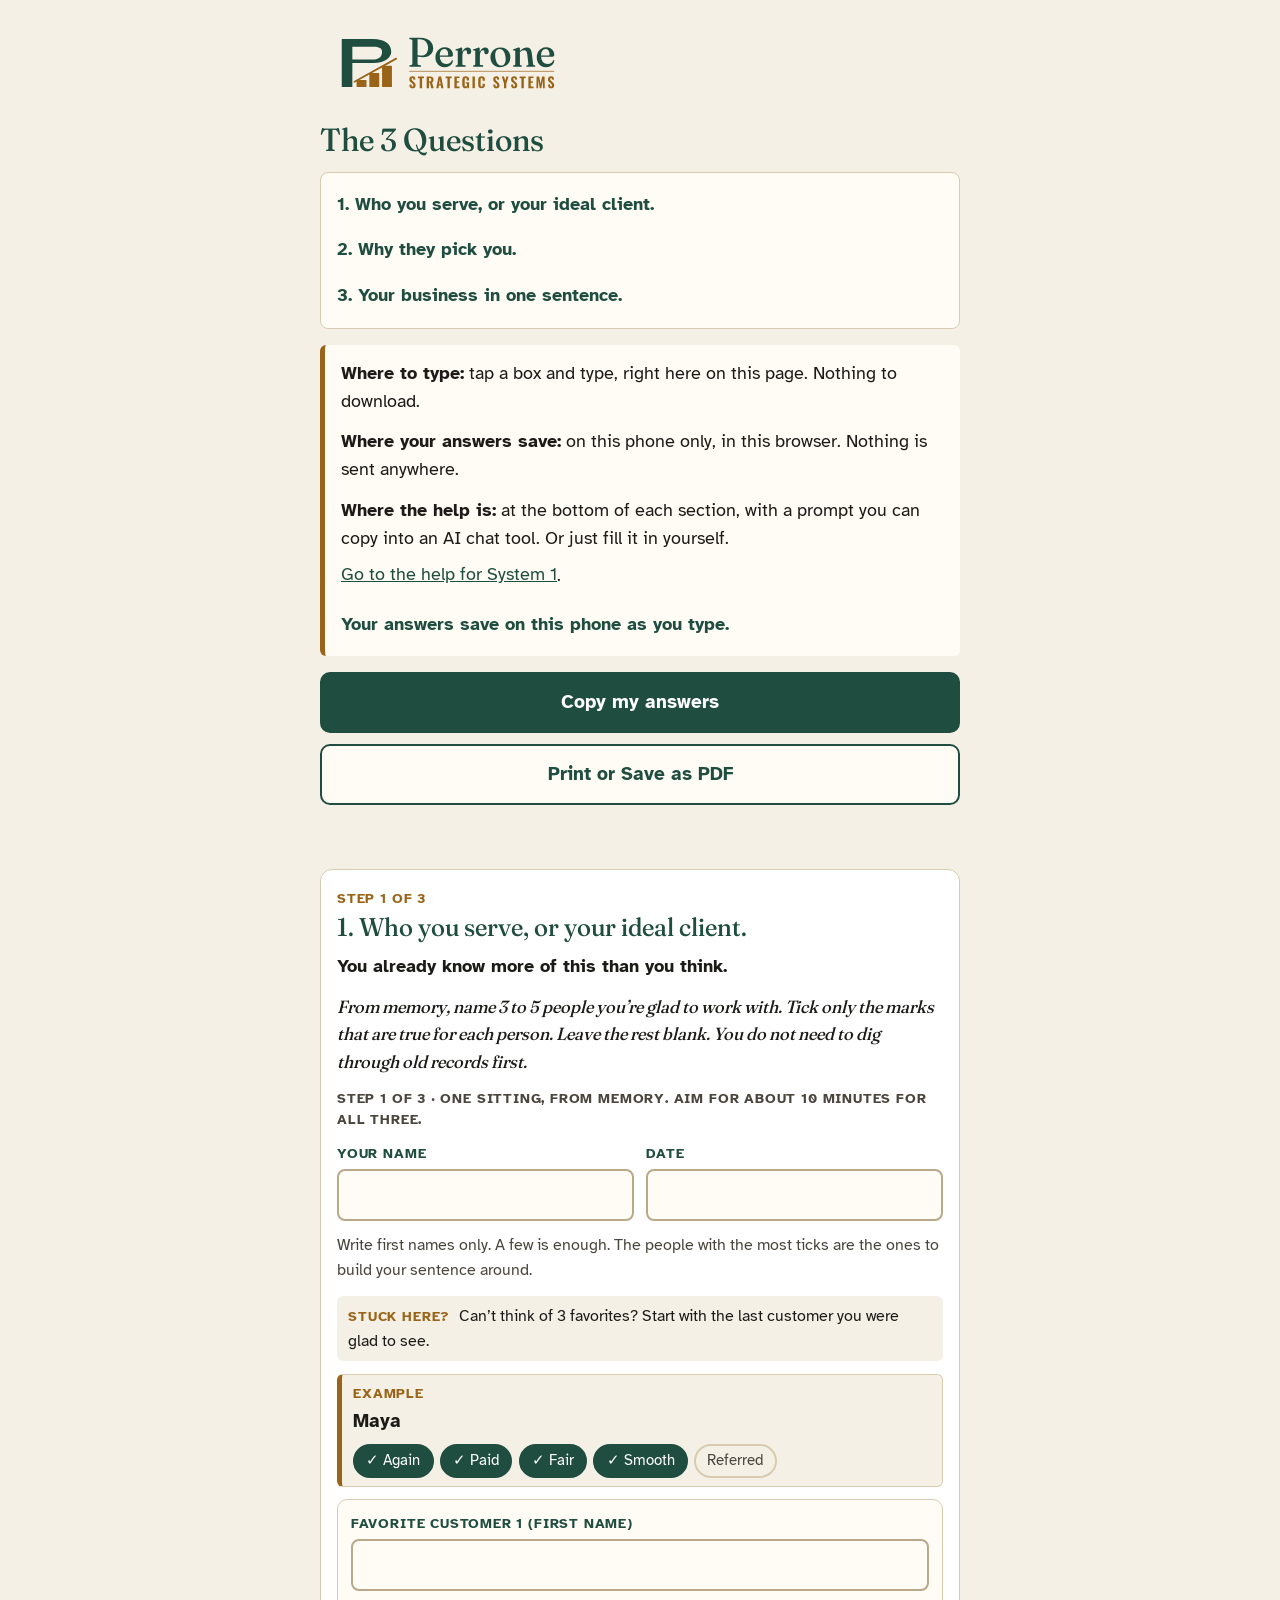
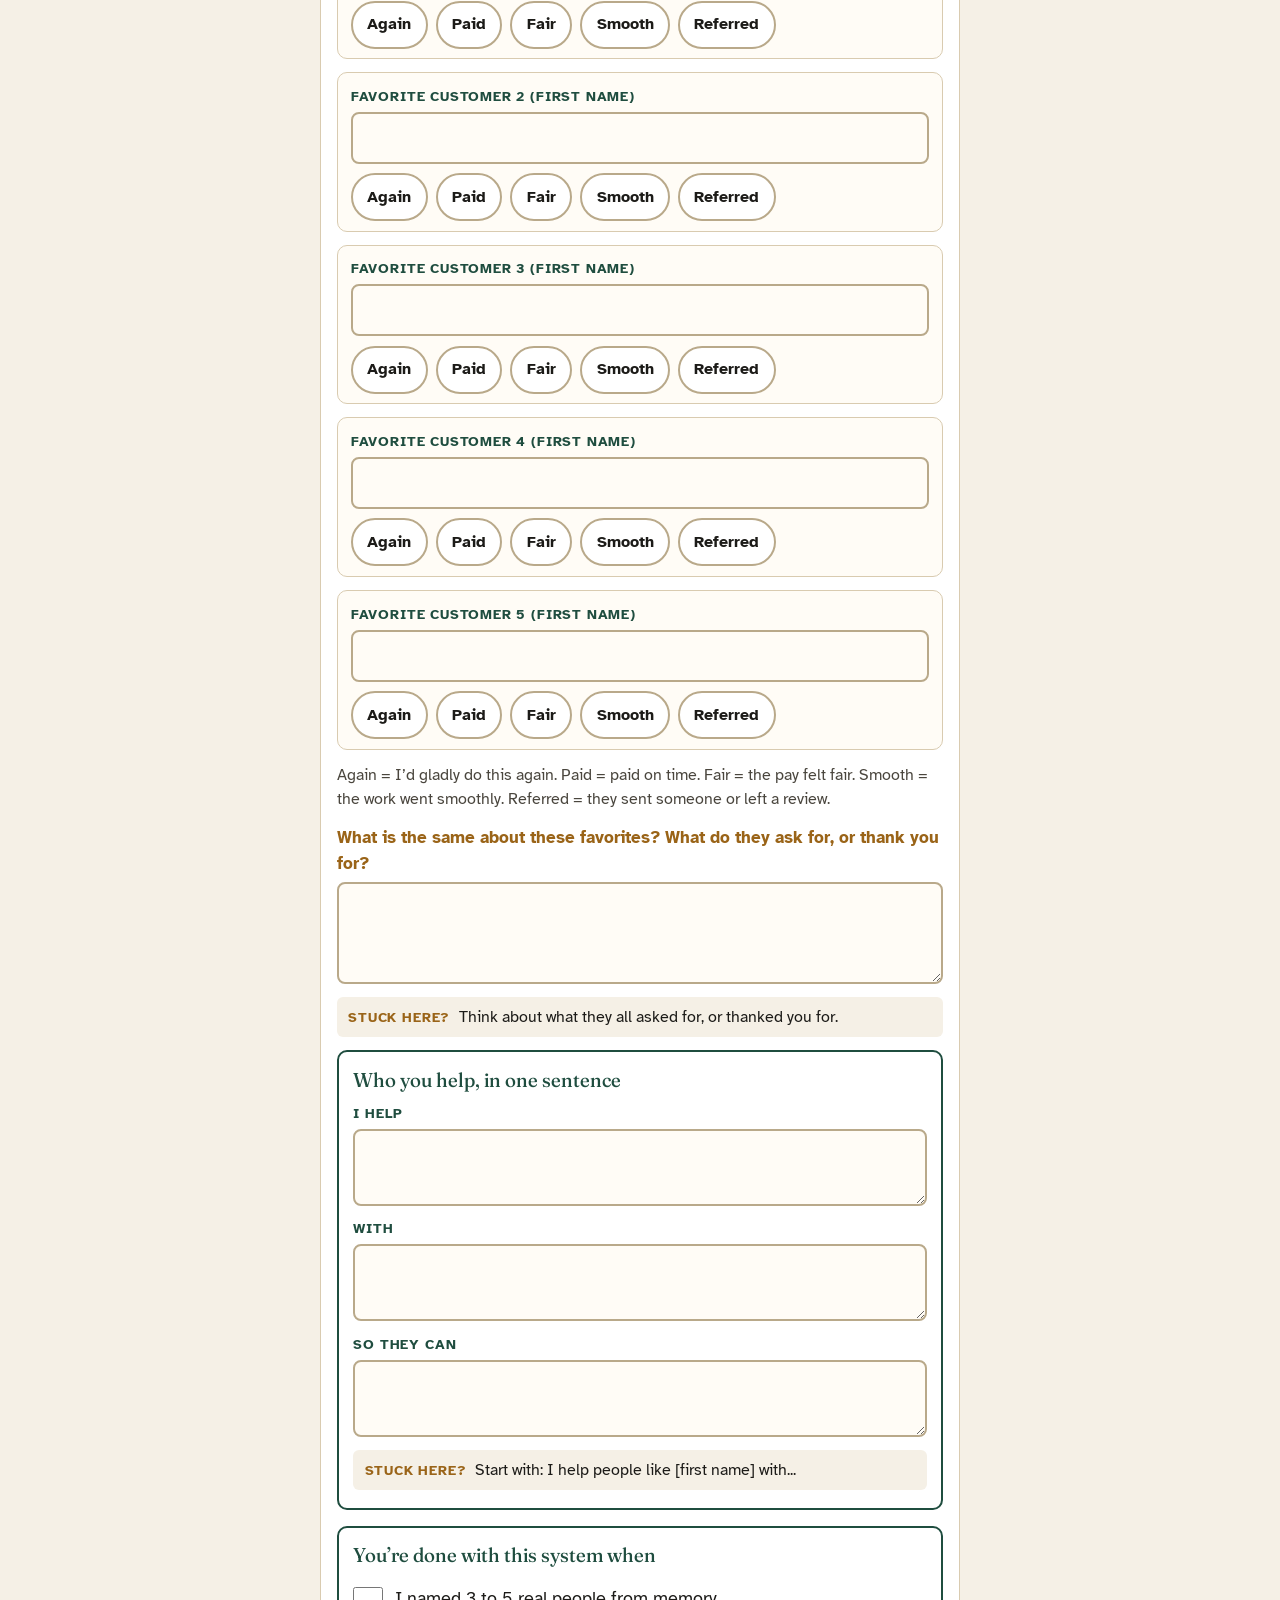
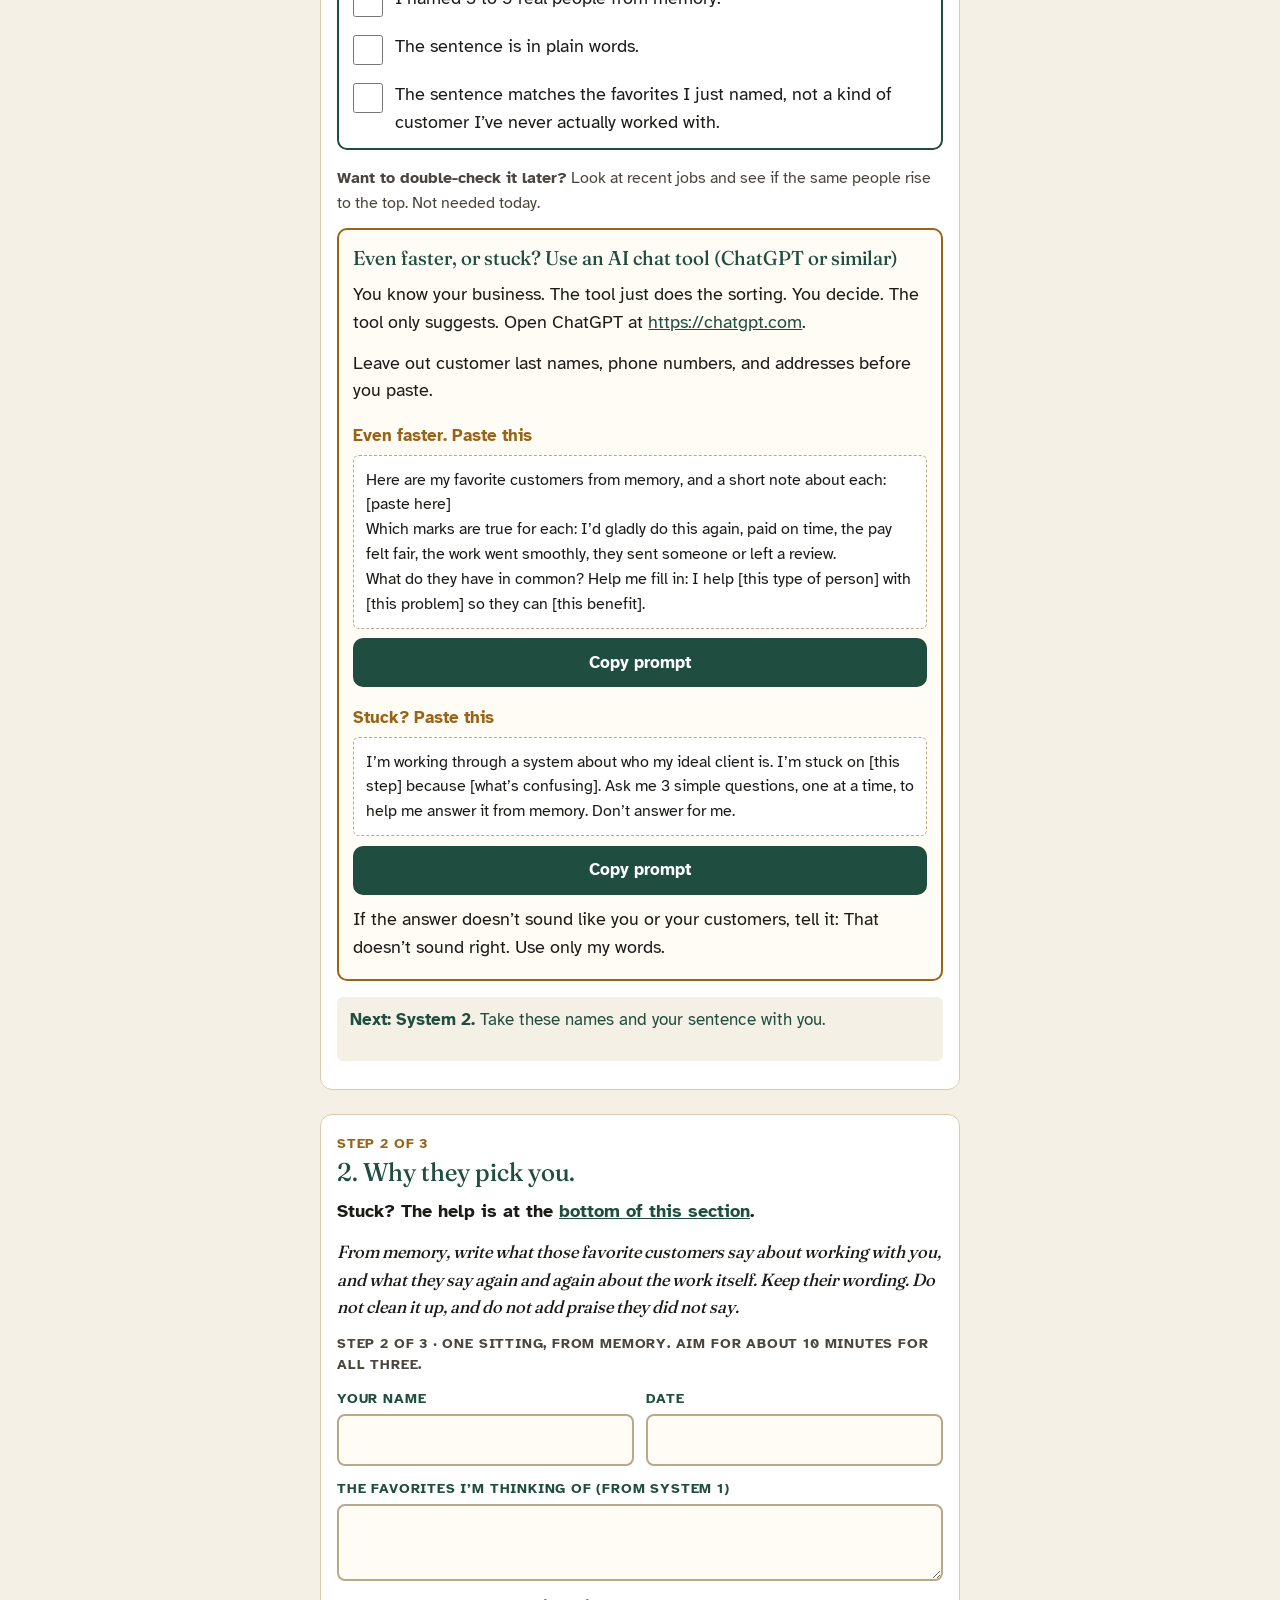
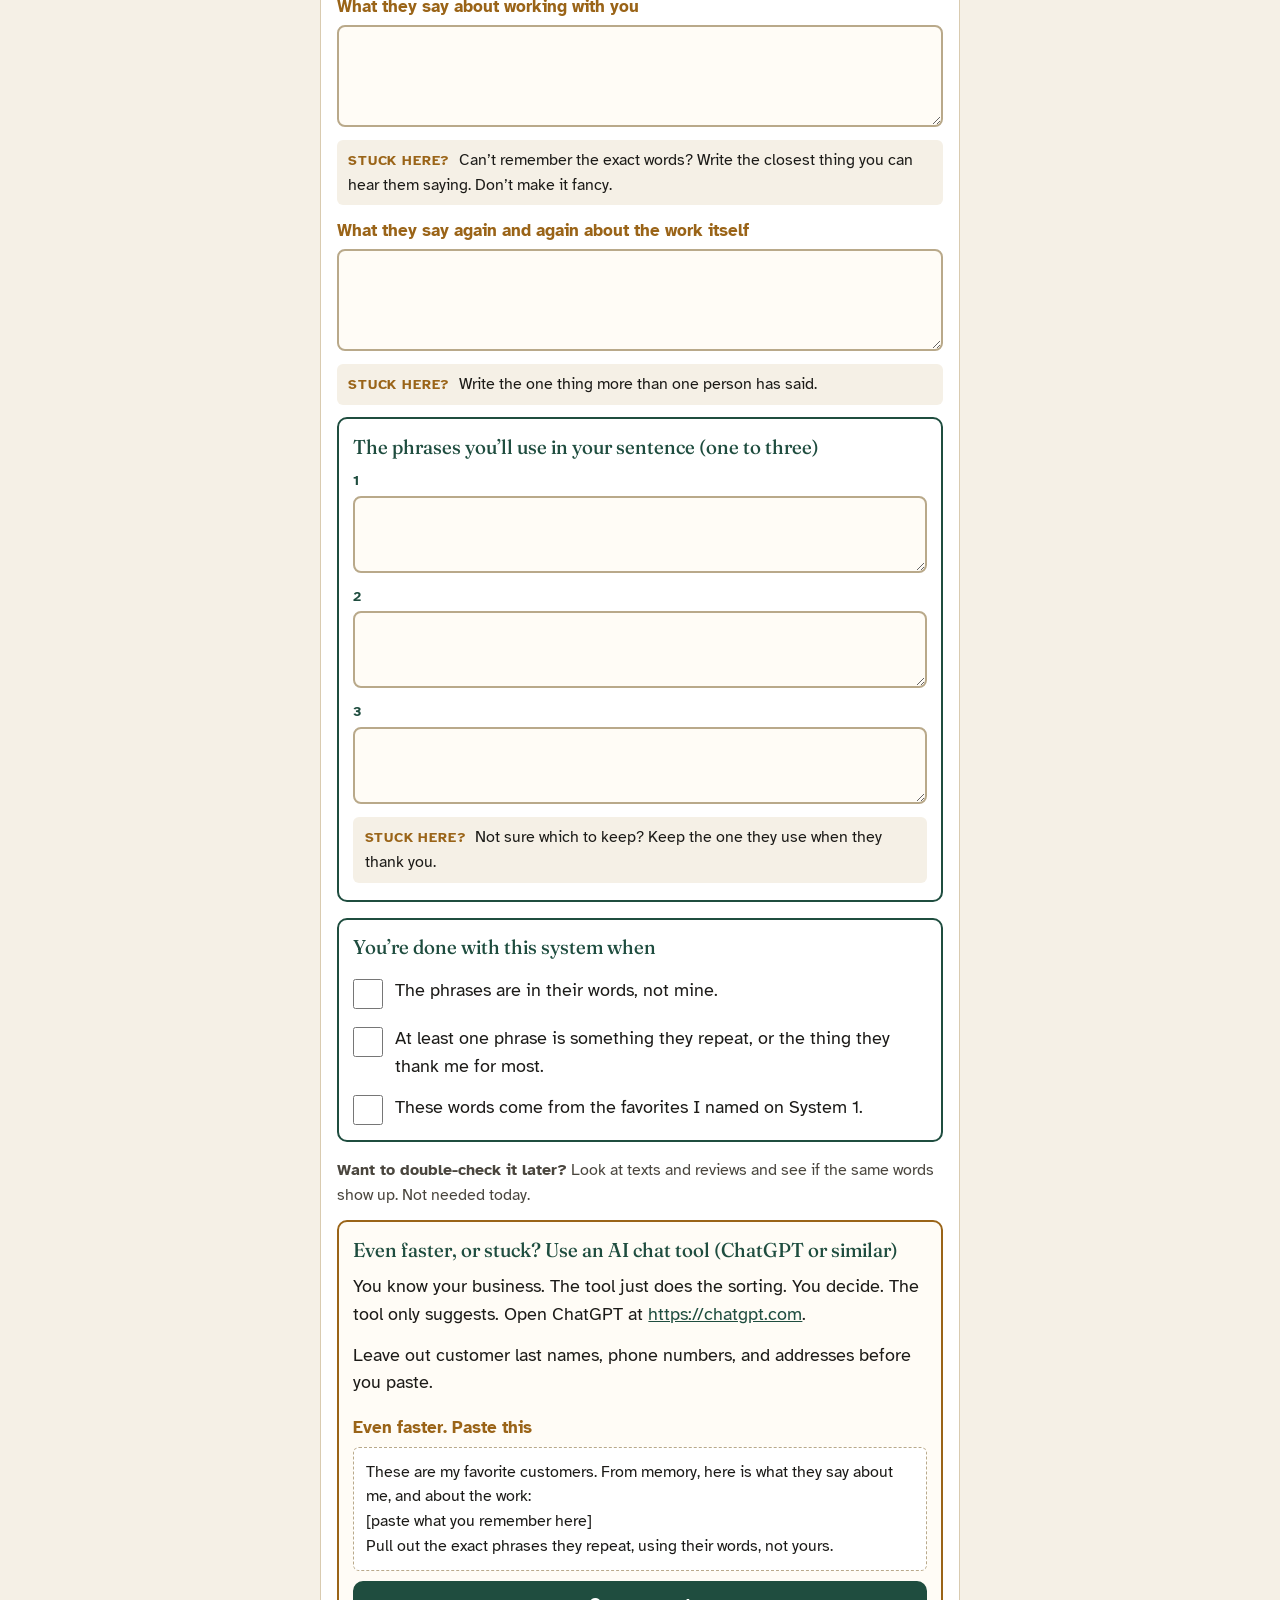
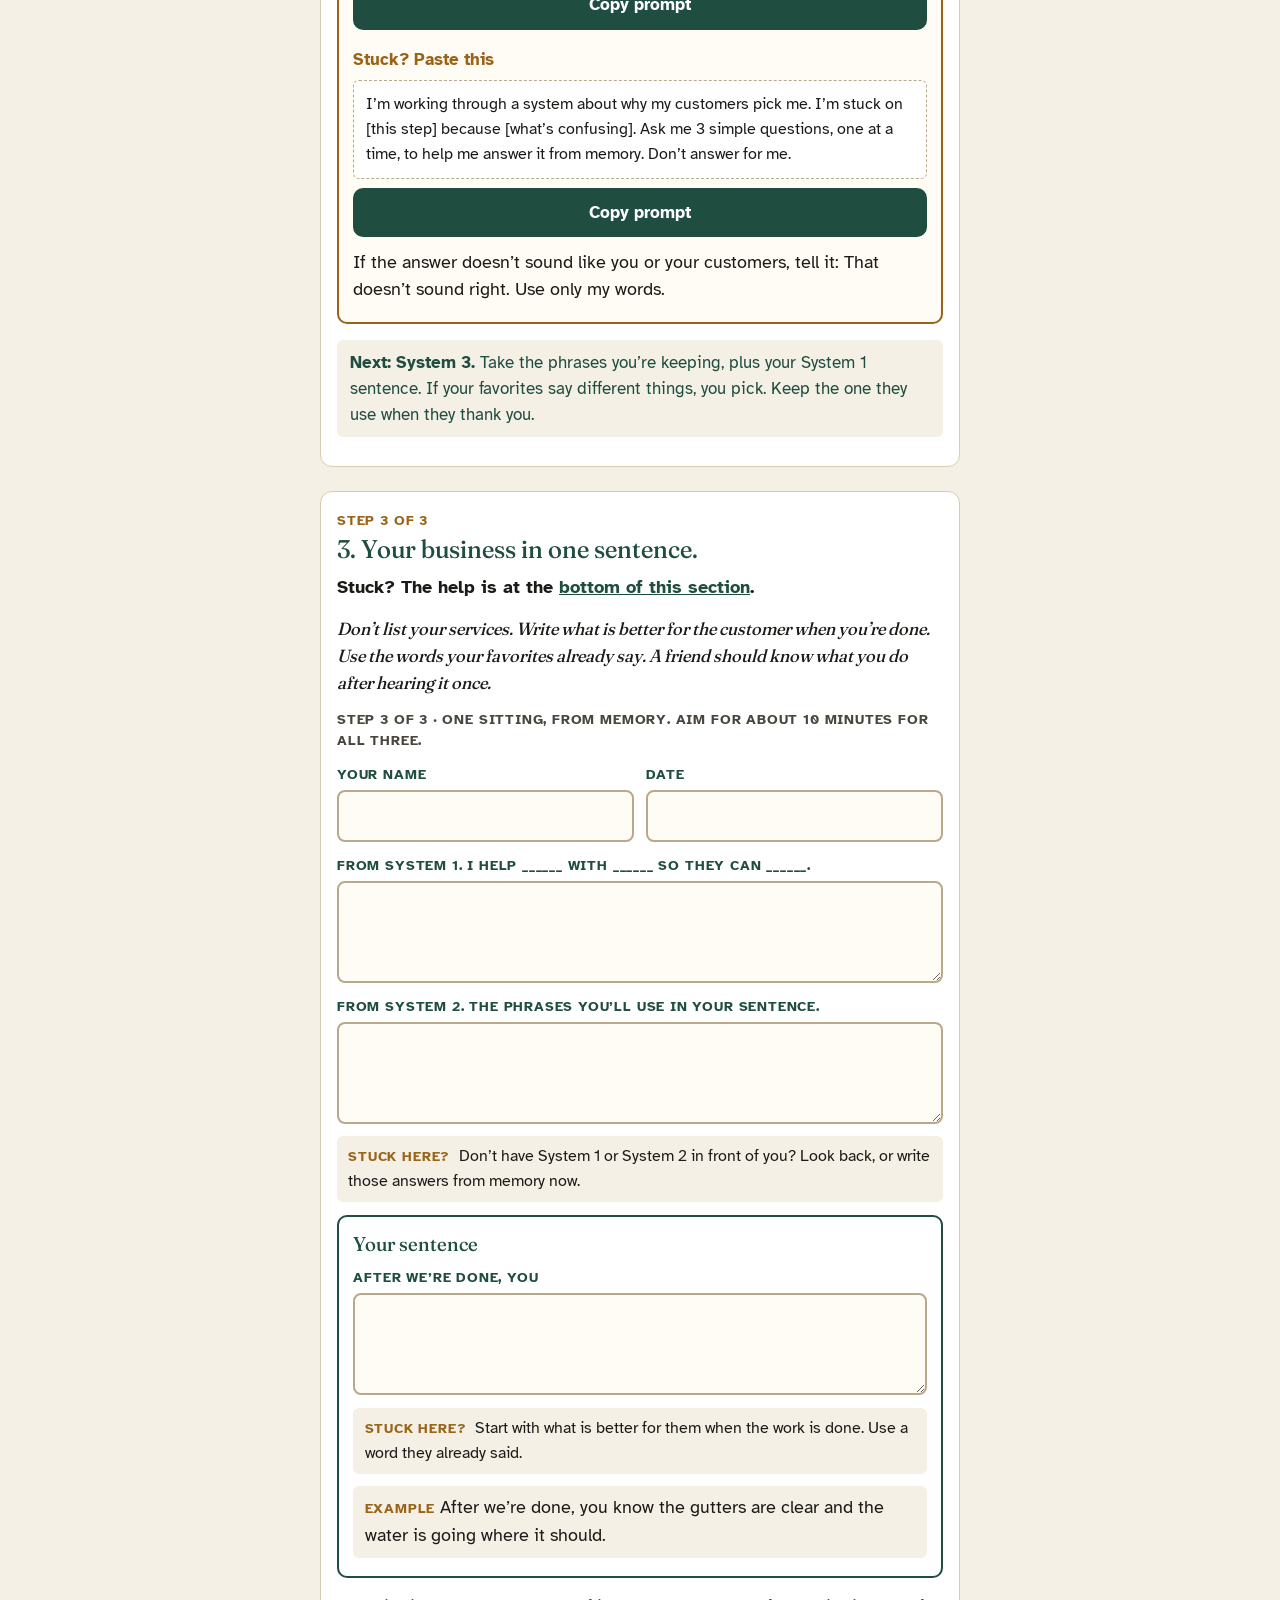
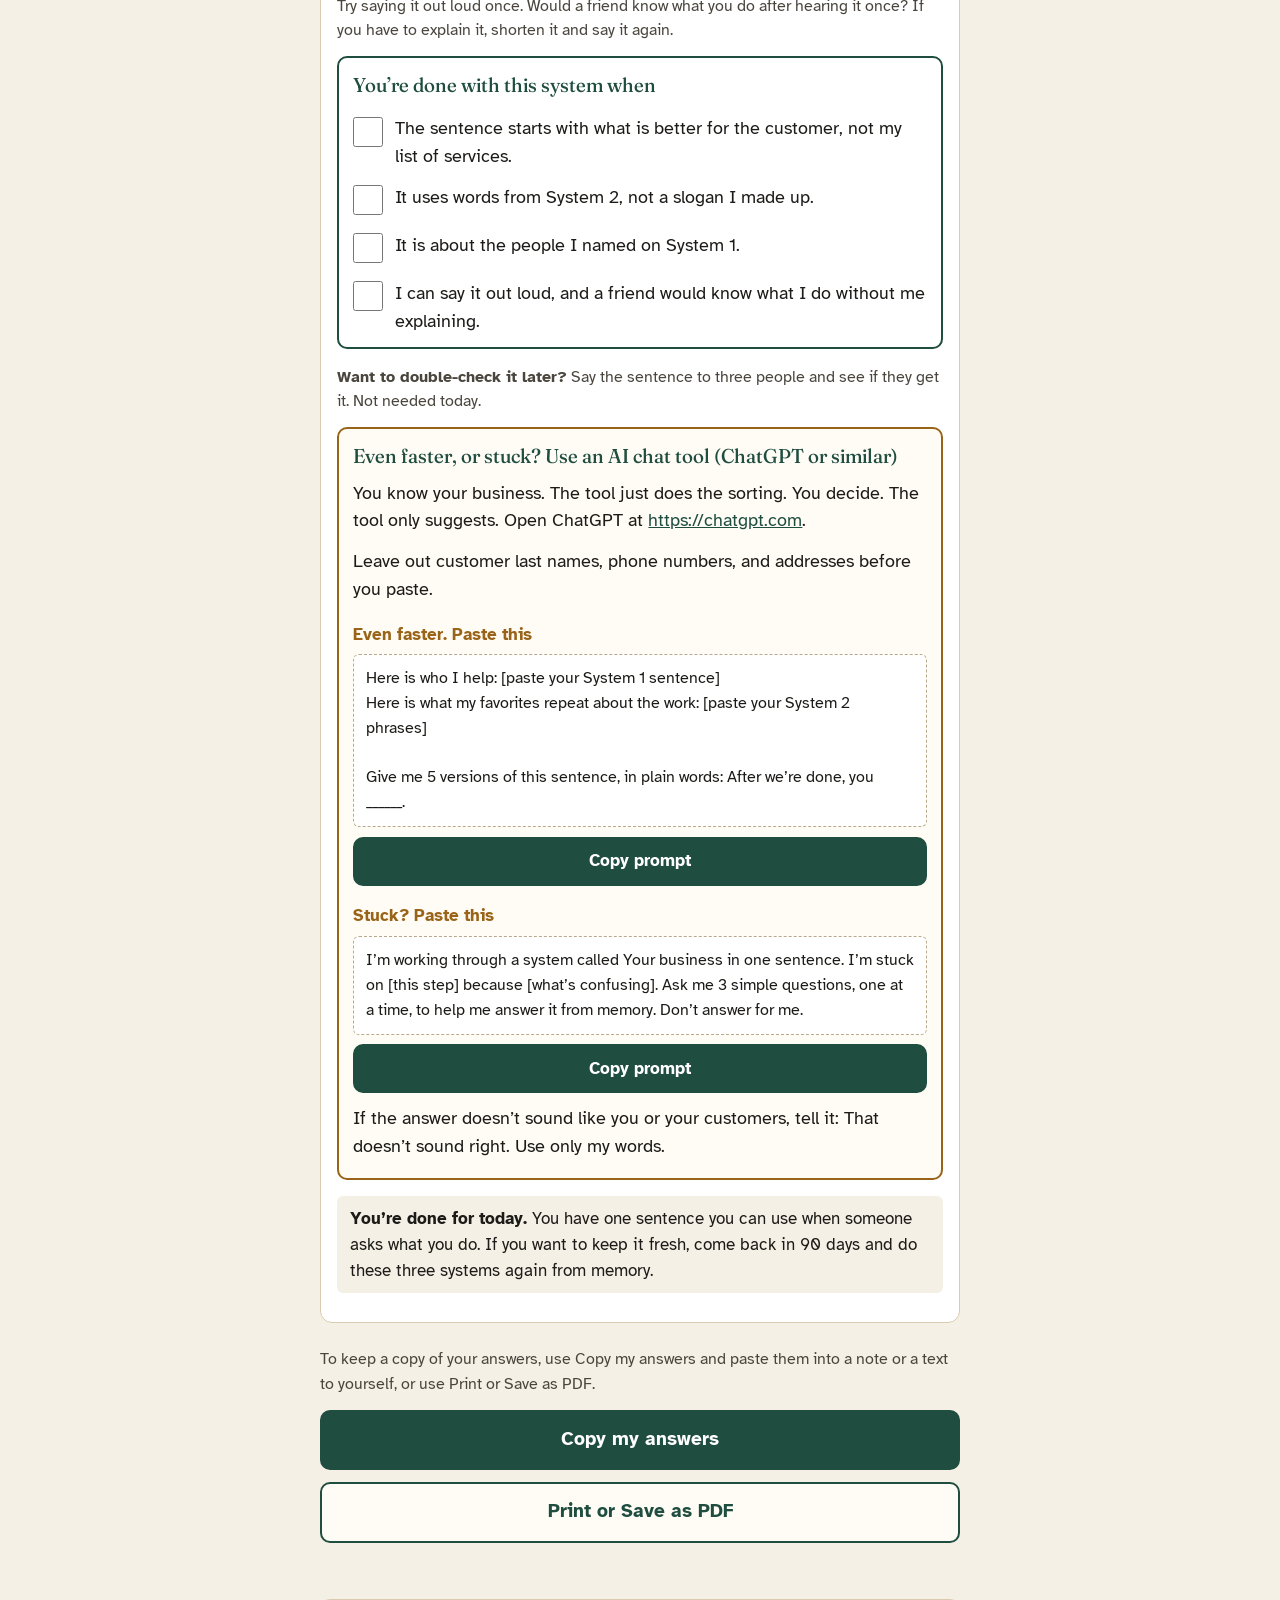
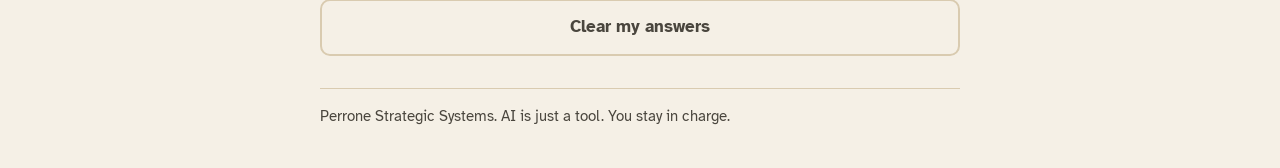
==== live/index.html @ 49916b7a "PSS Live fill-in page: all 3 systems at /live/ (localStorage autosave, copy, print; existing page an" ====
<!DOCTYPE html>
<html lang="en">
<head>
  <meta charset="utf-8">
  <meta name="viewport" content="width=device-width, initial-scale=1">
  <meta name="robots" content="noindex, nofollow">
  <meta name="format-detection" content="telephone=no">
  <title>The 3 Questions, fill in on this page · Perrone Strategic Systems</title>
  <link rel="icon" type="image/png" sizes="32x32" href="../assets/img/favicon-32.png">
  <link rel="stylesheet" href="live.css">
</head>
<body>
<main class="wrap">
  <img class="logo" src="../assets/img/horizontal-primary-transparent.svg" width="520" height="90" alt="Perrone Strategic Systems">
  <h1>The 3 Questions</h1>
  <ul class="three">
    <li><a href="#s1">1. Who you serve, or your ideal client.</a></li>
    <li><a href="#s2">2. Why they pick you.</a></li>
    <li><a href="#s3">3. Your business in one sentence.</a></li>
  </ul>

  <div class="howto" id="howto">
    <p><strong>Where to type:</strong> tap a box and type, right here on this page. Nothing to download.</p>
    <p><strong>Where your answers save:</strong> on this phone only, in this browser. Nothing is sent anywhere.</p>
    <p><strong>Where the help is:</strong> at the bottom of each section, with a prompt you can copy into an AI chat tool. Or just fill it in yourself. <a href="#help1">Go to the help for System 1</a>.</p>
    <p class="savestate" id="savestate" aria-live="polite">Your answers save on this phone as you type.</p>
  </div>

  <div class="tools" id="tools-top">
    <button type="button" class="btn js-copy-all">Copy my answers</button>
    <button type="button" class="btn btn-alt js-print">Print or Save as PDF</button>
    <p class="copied js-copied" role="status" aria-live="polite"></p>
  </div>

  <!-- SYSTEM 1 -->
  <section class="sys" id="s1" data-title="1. Who you serve, or your ideal client.">
    <p class="eyebrow">Step 1 of 3</p>
    <h2>1. Who you serve, or your ideal client.</h2>
    <p class="lead">You already know more of this than you think.</p>
    <p class="intro">From memory, name 3 to 5 people you’re glad to work with. Tick only the marks that are true for each person. Leave the rest blank. You do not need to dig through old records first.</p>
    <p class="meta">Step 1 of 3 · One sitting, from memory. Aim for about 10 minutes for all three.</p>

    <div class="row2">
      <label class="fld"><span class="lbl">Your name</span><input type="text" data-key="q1-f-name" data-label="Your name" autocomplete="off"></label>
      <label class="fld"><span class="lbl">Date</span><input type="text" data-key="q1-f-date" data-label="Date" autocomplete="off"></label>
    </div>

    <p class="hint">Write first names only. A few is enough. The people with the most ticks are the ones to build your sentence around.</p>
    <p class="stuck"><span>Stuck here?</span> Can’t think of 3 favorites? Start with the last customer you were glad to see.</p>

    <div class="favs">
      <div class="fav example" aria-label="Example">
        <p class="lbl">Example</p>
        <p class="exname">Maya</p>
        <ul class="exmarks">
          <li class="on">Again</li><li class="on">Paid</li><li class="on">Fair</li><li class="on">Smooth</li><li>Referred</li>
        </ul>
      </div>
      <div class="fav">
        <label class="fld"><span class="lbl">Favorite customer 1 (first name)</span><input type="text" data-key="q1-f-fav-1" data-label="Favorite customer 1" autocomplete="off"></label>
        <div class="marks">
          <label class="mark"><input type="checkbox" data-key="q1-f-fav-1-again" data-label="Again" aria-label="Favorite customer 1: I’d gladly do this again"><span>Again</span></label>
          <label class="mark"><input type="checkbox" data-key="q1-f-fav-1-paid" data-label="Paid" aria-label="Favorite customer 1: Paid on time"><span>Paid</span></label>
          <label class="mark"><input type="checkbox" data-key="q1-f-fav-1-profit" data-label="Fair" aria-label="Favorite customer 1: The pay felt fair"><span>Fair</span></label>
          <label class="mark"><input type="checkbox" data-key="q1-f-fav-1-smooth" data-label="Smooth" aria-label="Favorite customer 1: The work went smoothly"><span>Smooth</span></label>
          <label class="mark"><input type="checkbox" data-key="q1-f-fav-1-ref" data-label="Referred" aria-label="Favorite customer 1: They sent someone or left a review"><span>Referred</span></label>
        </div>
      </div>
      <div class="fav">
        <label class="fld"><span class="lbl">Favorite customer 2 (first name)</span><input type="text" data-key="q1-f-fav-2" data-label="Favorite customer 2" autocomplete="off"></label>
        <div class="marks">
          <label class="mark"><input type="checkbox" data-key="q1-f-fav-2-again" data-label="Again" aria-label="Favorite customer 2: I’d gladly do this again"><span>Again</span></label>
          <label class="mark"><input type="checkbox" data-key="q1-f-fav-2-paid" data-label="Paid" aria-label="Favorite customer 2: Paid on time"><span>Paid</span></label>
          <label class="mark"><input type="checkbox" data-key="q1-f-fav-2-profit" data-label="Fair" aria-label="Favorite customer 2: The pay felt fair"><span>Fair</span></label>
          <label class="mark"><input type="checkbox" data-key="q1-f-fav-2-smooth" data-label="Smooth" aria-label="Favorite customer 2: The work went smoothly"><span>Smooth</span></label>
          <label class="mark"><input type="checkbox" data-key="q1-f-fav-2-ref" data-label="Referred" aria-label="Favorite customer 2: They sent someone or left a review"><span>Referred</span></label>
        </div>
      </div>
      <div class="fav">
        <label class="fld"><span class="lbl">Favorite customer 3 (first name)</span><input type="text" data-key="q1-f-fav-3" data-label="Favorite customer 3" autocomplete="off"></label>
        <div class="marks">
          <label class="mark"><input type="checkbox" data-key="q1-f-fav-3-again" data-label="Again" aria-label="Favorite customer 3: I’d gladly do this again"><span>Again</span></label>
          <label class="mark"><input type="checkbox" data-key="q1-f-fav-3-paid" data-label="Paid" aria-label="Favorite customer 3: Paid on time"><span>Paid</span></label>
          <label class="mark"><input type="checkbox" data-key="q1-f-fav-3-profit" data-label="Fair" aria-label="Favorite customer 3: The pay felt fair"><span>Fair</span></label>
          <label class="mark"><input type="checkbox" data-key="q1-f-fav-3-smooth" data-label="Smooth" aria-label="Favorite customer 3: The work went smoothly"><span>Smooth</span></label>
          <label class="mark"><input type="checkbox" data-key="q1-f-fav-3-ref" data-label="Referred" aria-label="Favorite customer 3: They sent someone or left a review"><span>Referred</span></label>
        </div>
      </div>
      <div class="fav">
        <label class="fld"><span class="lbl">Favorite customer 4 (first name)</span><input type="text" data-key="q1-f-fav-4" data-label="Favorite customer 4" autocomplete="off"></label>
        <div class="marks">
          <label class="mark"><input type="checkbox" data-key="q1-f-fav-4-again" data-label="Again" aria-label="Favorite customer 4: I’d gladly do this again"><span>Again</span></label>
          <label class="mark"><input type="checkbox" data-key="q1-f-fav-4-paid" data-label="Paid" aria-label="Favorite customer 4: Paid on time"><span>Paid</span></label>
          <label class="mark"><input type="checkbox" data-key="q1-f-fav-4-profit" data-label="Fair" aria-label="Favorite customer 4: The pay felt fair"><span>Fair</span></label>
          <label class="mark"><input type="checkbox" data-key="q1-f-fav-4-smooth" data-label="Smooth" aria-label="Favorite customer 4: The work went smoothly"><span>Smooth</span></label>
          <label class="mark"><input type="checkbox" data-key="q1-f-fav-4-ref" data-label="Referred" aria-label="Favorite customer 4: They sent someone or left a review"><span>Referred</span></label>
        </div>
      </div>
      <div class="fav">
        <label class="fld"><span class="lbl">Favorite customer 5 (first name)</span><input type="text" data-key="q1-f-fav-5" data-label="Favorite customer 5" autocomplete="off"></label>
        <div class="marks">
          <label class="mark"><input type="checkbox" data-key="q1-f-fav-5-again" data-label="Again" aria-label="Favorite customer 5: I’d gladly do this again"><span>Again</span></label>
          <label class="mark"><input type="checkbox" data-key="q1-f-fav-5-paid" data-label="Paid" aria-label="Favorite customer 5: Paid on time"><span>Paid</span></label>
          <label class="mark"><input type="checkbox" data-key="q1-f-fav-5-profit" data-label="Fair" aria-label="Favorite customer 5: The pay felt fair"><span>Fair</span></label>
          <label class="mark"><input type="checkbox" data-key="q1-f-fav-5-smooth" data-label="Smooth" aria-label="Favorite customer 5: The work went smoothly"><span>Smooth</span></label>
          <label class="mark"><input type="checkbox" data-key="q1-f-fav-5-ref" data-label="Referred" aria-label="Favorite customer 5: They sent someone or left a review"><span>Referred</span></label>
        </div>
      </div>
    </div>
    <p class="hint">Again = I’d gladly do this again. Paid = paid on time. Fair = the pay felt fair. Smooth = the work went smoothly. Referred = they sent someone or left a review.</p>

    <label class="fld"><span class="lbl q">What is the same about these favorites? What do they ask for, or thank you for?</span>
      <textarea rows="3" data-key="q1-f-alike" data-label="What is the same about these favorites? What do they ask for, or thank you for?"></textarea></label>
    <p class="stuck"><span>Stuck here?</span> Think about what they all asked for, or thanked you for.</p>

    <div class="box">
      <h3>Who you help, in one sentence</h3>
      <label class="fld"><span class="lbl">I help</span><textarea rows="2" data-key="q1-f-i-help" data-label="I help"></textarea></label>
      <label class="fld"><span class="lbl">With</span><textarea rows="2" data-key="q1-f-with" data-label="With"></textarea></label>
      <label class="fld"><span class="lbl">So they can</span><textarea rows="2" data-key="q1-f-so-they-can" data-label="So they can"></textarea></label>
      <p class="stuck"><span>Stuck here?</span> Start with: I help people like [first name] with...</p>
    </div>

    <div class="box done">
      <h3>You’re done with this system when</h3>
      <label class="chk"><input type="checkbox" data-key="q1-f-pass-1"><span>I named 3 to 5 real people from memory.</span></label>
      <label class="chk"><input type="checkbox" data-key="q1-f-pass-2"><span>The sentence is in plain words.</span></label>
      <label class="chk"><input type="checkbox" data-key="q1-f-pass-3"><span>The sentence matches the favorites I just named, not a kind of customer I’ve never actually worked with.</span></label>
    </div>
    <p class="hint"><strong>Want to double-check it later?</strong> Look at recent jobs and see if the same people rise to the top. Not needed today.</p>

    <div class="help" id="help1">
      <h3>Even faster, or stuck? Use an AI chat tool (ChatGPT or similar)</h3>
      <p>You know your business. The tool just does the sorting. You decide. The tool only suggests. Open ChatGPT at <a href="https://chatgpt.com" target="_blank" rel="noopener noreferrer">https://chatgpt.com</a>.</p>
      <p>Leave out customer last names, phone numbers, and addresses before you paste.</p>
      <h4>Even faster. Paste this</h4>
      <pre class="prompt">Here are my favorite customers from memory, and a short note about each: [paste here]
Which marks are true for each: I’d gladly do this again, paid on time, the pay felt fair, the work went smoothly, they sent someone or left a review.
What do they have in common? Help me fill in: I help [this type of person] with [this problem] so they can [this benefit].</pre>
      <button type="button" class="btn btn-small js-copy-prompt">Copy prompt</button>
      <h4>Stuck? Paste this</h4>
      <pre class="prompt">I’m working through a system about who my ideal client is. I’m stuck on [this step] because [what’s confusing]. Ask me 3 simple questions, one at a time, to help me answer it from memory. Don’t answer for me.</pre>
      <button type="button" class="btn btn-small js-copy-prompt">Copy prompt</button>
      <p>If the answer doesn’t sound like you or your customers, tell it: That doesn’t sound right. Use only my words.</p>
    </div>
    <p class="next"><a href="#s2"><strong>Next: System 2.</strong> Take these names and your sentence with you.</a></p>
  </section>

  <!-- SYSTEM 2 -->
  <section class="sys" id="s2" data-title="2. Why they pick you.">
    <p class="eyebrow">Step 2 of 3</p>
    <h2>2. Why they pick you.</h2>
    <p class="lead">Stuck? The help is at the <a href="#help2">bottom of this section</a>.</p>
    <p class="intro">From memory, write what those favorite customers say about working with you, and what they say again and again about the work itself. Keep their wording. Do not clean it up, and do not add praise they did not say.</p>
    <p class="meta">Step 2 of 3 · One sitting, from memory. Aim for about 10 minutes for all three.</p>

    <div class="row2">
      <label class="fld"><span class="lbl">Your name</span><input type="text" data-key="q2-f-name" data-label="Your name" autocomplete="off"></label>
      <label class="fld"><span class="lbl">Date</span><input type="text" data-key="q2-f-date" data-label="Date" autocomplete="off"></label>
    </div>

    <label class="fld"><span class="lbl">The favorites I’m thinking of (from System 1)</span>
      <textarea rows="2" data-key="q2-f-favorites" data-label="The favorites I’m thinking of (from System 1)"></textarea></label>

    <label class="fld"><span class="lbl q">What they say about working with you</span>
      <textarea rows="3" data-key="q2-f-say-about-you" data-label="What they say about working with you"></textarea></label>
    <p class="stuck"><span>Stuck here?</span> Can’t remember the exact words? Write the closest thing you can hear them saying. Don’t make it fancy.</p>

    <label class="fld"><span class="lbl q">What they say again and again about the work itself</span>
      <textarea rows="3" data-key="q2-f-repeat-words" data-label="What they say again and again about the work itself"></textarea></label>
    <p class="stuck"><span>Stuck here?</span> Write the one thing more than one person has said.</p>

    <div class="box">
      <h3>The phrases you’ll use in your sentence (one to three)</h3>
      <label class="fld"><span class="lbl">1</span><textarea rows="2" data-key="q2-f-keep-1" data-label="Phrase 1"></textarea></label>
      <label class="fld"><span class="lbl">2</span><textarea rows="2" data-key="q2-f-keep-2" data-label="Phrase 2"></textarea></label>
      <label class="fld"><span class="lbl">3</span><textarea rows="2" data-key="q2-f-keep-3" data-label="Phrase 3"></textarea></label>
      <p class="stuck"><span>Stuck here?</span> Not sure which to keep? Keep the one they use when they thank you.</p>
    </div>

    <div class="box done">
      <h3>You’re done with this system when</h3>
      <label class="chk"><input type="checkbox" data-key="q2-f-pass-1"><span>The phrases are in their words, not mine.</span></label>
      <label class="chk"><input type="checkbox" data-key="q2-f-pass-2"><span>At least one phrase is something they repeat, or the thing they thank me for most.</span></label>
      <label class="chk"><input type="checkbox" data-key="q2-f-pass-3"><span>These words come from the favorites I named on System 1.</span></label>
    </div>
    <p class="hint"><strong>Want to double-check it later?</strong> Look at texts and reviews and see if the same words show up. Not needed today.</p>

    <div class="help" id="help2">
      <h3>Even faster, or stuck? Use an AI chat tool (ChatGPT or similar)</h3>
      <p>You know your business. The tool just does the sorting. You decide. The tool only suggests. Open ChatGPT at <a href="https://chatgpt.com" target="_blank" rel="noopener noreferrer">https://chatgpt.com</a>.</p>
      <p>Leave out customer last names, phone numbers, and addresses before you paste.</p>
      <h4>Even faster. Paste this</h4>
      <pre class="prompt">These are my favorite customers. From memory, here is what they say about me, and about the work:
[paste what you remember here]
Pull out the exact phrases they repeat, using their words, not yours.</pre>
      <button type="button" class="btn btn-small js-copy-prompt">Copy prompt</button>
      <h4>Stuck? Paste this</h4>
      <pre class="prompt">I’m working through a system about why my customers pick me. I’m stuck on [this step] because [what’s confusing]. Ask me 3 simple questions, one at a time, to help me answer it from memory. Don’t answer for me.</pre>
      <button type="button" class="btn btn-small js-copy-prompt">Copy prompt</button>
      <p>If the answer doesn’t sound like you or your customers, tell it: That doesn’t sound right. Use only my words.</p>
    </div>
    <p class="next"><a href="#s3"><strong>Next: System 3.</strong> Take the phrases you’re keeping, plus your System 1 sentence. If your favorites say different things, you pick. Keep the one they use when they thank you.</a></p>
  </section>

  <!-- SYSTEM 3 -->
  <section class="sys" id="s3" data-title="3. Your business in one sentence.">
    <p class="eyebrow">Step 3 of 3</p>
    <h2>3. Your business in one sentence.</h2>
    <p class="lead">Stuck? The help is at the <a href="#help3">bottom of this section</a>.</p>
    <p class="intro">Don’t list your services. Write what is better for the customer when you’re done. Use the words your favorites already say. A friend should know what you do after hearing it once.</p>
    <p class="meta">Step 3 of 3 · One sitting, from memory. Aim for about 10 minutes for all three.</p>

    <div class="row2">
      <label class="fld"><span class="lbl">Your name</span><input type="text" data-key="q3-f-name" data-label="Your name" autocomplete="off"></label>
      <label class="fld"><span class="lbl">Date</span><input type="text" data-key="q3-f-date" data-label="Date" autocomplete="off"></label>
    </div>

    <label class="fld"><span class="lbl">From System 1. I help ______ with ______ so they can ______.</span>
      <textarea rows="3" data-key="q3-f-q1-sentence" data-label="From System 1. I help ______ with ______ so they can ______."></textarea></label>
    <label class="fld"><span class="lbl">From System 2. The phrases you’ll use in your sentence.</span>
      <textarea rows="3" data-key="q3-f-q2-phrases" data-label="From System 2. The phrases you’ll use in your sentence."></textarea></label>
    <p class="stuck"><span>Stuck here?</span> Don’t have System 1 or System 2 in front of you? Look back, or write those answers from memory now.</p>

    <div class="box">
      <h3>Your sentence</h3>
      <label class="fld"><span class="lbl">After we’re done, you</span><textarea rows="3" data-key="q3-f-sentence" data-label="Your sentence. After we’re done, you"></textarea></label>
      <p class="stuck"><span>Stuck here?</span> Start with what is better for them when the work is done. Use a word they already said.</p>
      <p class="example"><span class="lbl">Example</span> After we’re done, you know the gutters are clear and the water is going where it should.</p>
    </div>
    <p class="hint">Try saying it out loud once. Would a friend know what you do after hearing it once? If you have to explain it, shorten it and say it again.</p>

    <div class="box done">
      <h3>You’re done with this system when</h3>
      <label class="chk"><input type="checkbox" data-key="q3-f-pass-1"><span>The sentence starts with what is better for the customer, not my list of services.</span></label>
      <label class="chk"><input type="checkbox" data-key="q3-f-pass-2"><span>It uses words from System 2, not a slogan I made up.</span></label>
      <label class="chk"><input type="checkbox" data-key="q3-f-pass-3"><span>It is about the people I named on System 1.</span></label>
      <label class="chk"><input type="checkbox" data-key="q3-f-pass-4"><span>I can say it out loud, and a friend would know what I do without me explaining.</span></label>
    </div>
    <p class="hint"><strong>Want to double-check it later?</strong> Say the sentence to three people and see if they get it. Not needed today.</p>

    <div class="help" id="help3">
      <h3>Even faster, or stuck? Use an AI chat tool (ChatGPT or similar)</h3>
      <p>You know your business. The tool just does the sorting. You decide. The tool only suggests. Open ChatGPT at <a href="https://chatgpt.com" target="_blank" rel="noopener noreferrer">https://chatgpt.com</a>.</p>
      <p>Leave out customer last names, phone numbers, and addresses before you paste.</p>
      <h4>Even faster. Paste this</h4>
      <pre class="prompt">Here is who I help: [paste your System 1 sentence]
Here is what my favorites repeat about the work: [paste your System 2 phrases]

Give me 5 versions of this sentence, in plain words: After we’re done, you ______.</pre>
      <button type="button" class="btn btn-small js-copy-prompt">Copy prompt</button>
      <h4>Stuck? Paste this</h4>
      <pre class="prompt">I’m working through a system called Your business in one sentence. I’m stuck on [this step] because [what’s confusing]. Ask me 3 simple questions, one at a time, to help me answer it from memory. Don’t answer for me.</pre>
      <button type="button" class="btn btn-small js-copy-prompt">Copy prompt</button>
      <p>If the answer doesn’t sound like you or your customers, tell it: That doesn’t sound right. Use only my words.</p>
    </div>
    <p class="next"><strong>You’re done for today.</strong> You have one sentence you can use when someone asks what you do. If you want to keep it fresh, come back in 90 days and do these three systems again from memory.</p>
  </section>

  <div class="tools" id="tools-bottom">
    <p class="hint">To keep a copy of your answers, use Copy my answers and paste them into a note or a text to yourself, or use Print or Save as PDF.</p>
    <button type="button" class="btn js-copy-all">Copy my answers</button>
    <button type="button" class="btn btn-alt js-print">Print or Save as PDF</button>
    <p class="copied js-copied" role="status" aria-live="polite"></p>
    <button type="button" class="btn btn-ghost js-clear">Clear my answers</button>
  </div>

  <footer>Perrone Strategic Systems. AI is just a tool. You stay in charge.</footer>
</main>
<script src="live.js"></script>
</body>
</html>
---- live/live.css ----
@font-face { font-family: "Fraunces"; src: url("../assets/fonts/Fraunces-Display.woff2") format("woff2"); font-weight: 600 700; font-display: swap; }
@font-face { font-family: "Atkinson Hyperlegible"; src: url("../assets/fonts/AtkinsonHyperlegible-Regular.woff2") format("woff2"); font-weight: 400; font-display: swap; }
@font-face { font-family: "Atkinson Hyperlegible"; src: url("../assets/fonts/AtkinsonHyperlegible-Bold.woff2") format("woff2"); font-weight: 700; font-display: swap; }
:root { --cream: #f5f0e6; --forest: #1f4d3f; --gold: #9a6418; --ink: #1c1b18; --paper: #fffcf6; --line: #d9cbb0; --muted: #4a463e; }
* { box-sizing: border-box; }
html { -webkit-text-size-adjust: 100%; text-size-adjust: 100%; }
body { margin: 0; background: var(--cream); color: var(--ink); font-family: "Atkinson Hyperlegible", Arial, sans-serif; font-size: 1.125rem; line-height: 1.55; overflow-wrap: break-word; }
.wrap { width: min(40rem, calc(100% - 2rem)); margin: 0 auto; padding: 1.25rem 0 2.5rem; }
.logo { display: block; width: min(16rem, 70%); height: auto; margin-bottom: 1rem; }
h1 { font-family: "Fraunces", Georgia, serif; color: var(--forest); font-size: 2rem; line-height: 1.15; margin: 0 0 0.8rem; }
h2 { font-family: "Fraunces", Georgia, serif; color: var(--forest); font-size: 1.6rem; line-height: 1.2; margin: 0.2rem 0 0.6rem; }
h3 { font-family: "Fraunces", Georgia, serif; color: var(--forest); font-size: 1.25rem; line-height: 1.25; margin: 0 0 0.7rem; }
h4 { font-size: 1.05rem; color: var(--gold); margin: 1.1rem 0 0.4rem; }
a { color: var(--forest); }
p { margin: 0 0 0.8rem; }
.three { list-style: none; padding: 0.6rem 1rem; margin: 0 0 1rem; background: var(--paper); border: 1px solid var(--line); border-radius: 8px; font-weight: 700; }
.three li a { display: block; padding: 0.55rem 0; min-height: 44px; text-decoration: none; }
.howto { background: var(--paper); border-left: 5px solid var(--gold); border-radius: 6px; padding: 0.9rem 1rem 0.3rem; margin: 0 0 1rem; }
.howto a { display: inline-block; min-height: 44px; padding: 0.55rem 0; }
.savestate { font-weight: 700; color: var(--forest); }
.savestate.warn { color: #7a2e12; }
.tools { margin: 0 0 1.5rem; }
.btn { display: block; width: 100%; text-align: center; background: var(--forest); color: #fff; border: 2px solid var(--forest); font: inherit; font-weight: 700; font-size: 1.2rem; padding: 0.85rem 1rem; border-radius: 10px; min-height: 3.25rem; margin: 0 0 0.7rem; cursor: pointer; -webkit-appearance: none; appearance: none; touch-action: manipulation; }
.btn-alt { background: var(--paper); color: var(--forest); }
.btn-ghost { background: transparent; color: var(--muted); border-color: var(--line); font-size: 1.05rem; margin-top: 1rem; }
.btn-small { font-size: 1.05rem; min-height: 48px; padding: 0.6rem 1rem; }
.btn:focus-visible, input:focus-visible, textarea:focus-visible, a:focus-visible { outline: 3px solid var(--gold); outline-offset: 2px; }
.copied { min-height: 1.6em; margin: 0; font-weight: 700; color: var(--forest); text-align: center; }
.sys { background: #fff; border: 1px solid var(--line); border-radius: 12px; padding: 1.1rem 1rem 1rem; margin: 0 0 1.5rem; scroll-margin-top: 0.5rem; }
.eyebrow, .meta, .lbl, .stuck span { text-transform: uppercase; letter-spacing: 0.06em; font-size: 0.85rem; font-weight: 700; color: var(--gold); }
.eyebrow { margin: 0; }
.lead { font-weight: 700; }
.intro { font-style: italic; font-family: "Fraunces", Georgia, serif; font-size: 1.1rem; }
.meta { color: var(--muted); }
.hint { color: var(--muted); font-size: 1rem; }
.stuck { font-size: 1rem; background: var(--cream); border-radius: 6px; padding: 0.5rem 0.7rem; }
.stuck span { margin-right: 0.3rem; }
.fld { display: block; margin: 0 0 0.8rem; }
.fld .lbl { display: block; margin: 0 0 0.3rem; color: var(--forest); }
.fld .lbl.q { text-transform: none; letter-spacing: 0; font-size: 1.05rem; color: var(--gold); }
input[type="text"], textarea { display: block; width: 100%; font: inherit; font-size: 18px; line-height: 1.4; color: var(--ink); background: var(--paper); border: 2px solid #b9a98a; border-radius: 8px; padding: 0.7rem 0.75rem; min-height: 52px; -webkit-appearance: none; appearance: none; }
textarea { resize: vertical; overflow: hidden; }
input[type="text"]:focus, textarea:focus { border-color: var(--forest); background: #fff; }
.row2 { display: grid; grid-template-columns: 1fr; gap: 0 0.8rem; }
@media (min-width: 30rem) { .row2 { grid-template-columns: 1fr 1fr; } }
.favs { display: grid; gap: 0.8rem; margin: 0 0 0.8rem; }
.fav { border: 1px solid var(--line); border-radius: 10px; padding: 0.8rem 0.8rem 0.6rem; background: var(--paper); }
.fav .fld { margin-bottom: 0.6rem; }
.fav.example { border-left: 5px solid var(--gold); }
.fav.example .lbl, .example .lbl { margin: 0 0 0.2rem; }
.exname { font-weight: 700; font-size: 1.2rem; margin: 0 0 0.4rem; }
.exmarks { list-style: none; padding: 0; margin: 0; display: flex; flex-wrap: wrap; gap: 0.4rem; }
.exmarks li { border: 2px solid var(--line); border-radius: 999px; padding: 0.2rem 0.7rem; font-size: 0.95rem; color: var(--muted); }
.exmarks li.on { border-color: var(--forest); background: var(--forest); color: #fff; }
.exmarks li.on::before { content: "\2713\00a0"; }
.marks { display: flex; flex-wrap: wrap; gap: 0.5rem; }
.mark { position: relative; display: inline-flex; align-items: center; min-height: 48px; padding: 0 0.9rem; border: 2px solid #b9a98a; border-radius: 999px; background: #fff; font-weight: 700; font-size: 1rem; cursor: pointer; -webkit-tap-highlight-color: transparent; }
.mark input { position: absolute; opacity: 0; width: 100%; height: 100%; left: 0; top: 0; margin: 0; cursor: pointer; }
.mark:has(input:checked), .mark.on { background: var(--forest); border-color: var(--forest); color: #fff; }
.mark.on span::before { content: "\2713\00a0"; }
.mark:has(input:focus-visible) { outline: 3px solid var(--gold); outline-offset: 2px; }
.box { border: 2px solid var(--forest); border-radius: 10px; padding: 0.9rem 0.9rem 0.3rem; margin: 0 0 1rem; }
.chk { display: flex; align-items: flex-start; gap: 0.75rem; min-height: 48px; padding: 0.4rem 0; cursor: pointer; }
.chk input { flex: 0 0 auto; width: 30px; height: 30px; margin: 0.1rem 0 0; accent-color: var(--forest); cursor: pointer; }
.example { background: var(--cream); border-radius: 6px; padding: 0.5rem 0.7rem; }
.help { background: var(--paper); border: 2px solid var(--gold); border-radius: 10px; padding: 0.9rem 0.9rem 0.3rem; margin: 0 0 1rem; scroll-margin-top: 0.5rem; }
.help a { word-break: break-all; }
.prompt { white-space: pre-wrap; font-family: "Atkinson Hyperlegible", Arial, sans-serif; font-size: 1rem; background: #fff; border: 1px dashed #b9a98a; border-radius: 6px; padding: 0.7rem; margin: 0 0 0.6rem; }
.next { font-size: 1.05rem; background: var(--cream); border-radius: 6px; padding: 0.6rem 0.8rem; }
.next a { text-decoration: none; display: block; min-height: 44px; }
footer { border-top: 1px solid var(--line); margin-top: 2rem; padding-top: 1rem; font-size: 0.95rem; color: var(--muted); }

@media print {
  @page { margin: 14mm; }
  body { background: #fff; font-size: 11pt; }
  .wrap { width: 100%; padding: 0; }
  .tools, .btn, .howto, .three, .help, .next a[href] { display: none !important; }
  .logo { width: 45mm; }
  .sys { border: 0; padding: 0; margin: 0; break-before: page; }
  .sys:first-of-type { break-before: auto; }
  input[type="text"], textarea { border: 1px solid #999; background: #fff; min-height: 0; padding: 4pt 6pt; font-size: 11pt; }
  .mark { border: 1px solid #999; min-height: 0; padding: 2pt 8pt; }
  .mark.on { background: #fff; color: #000; border: 2px solid #000; }
  .fav, .box, .stuck, .example, .next { break-inside: avoid; }
}
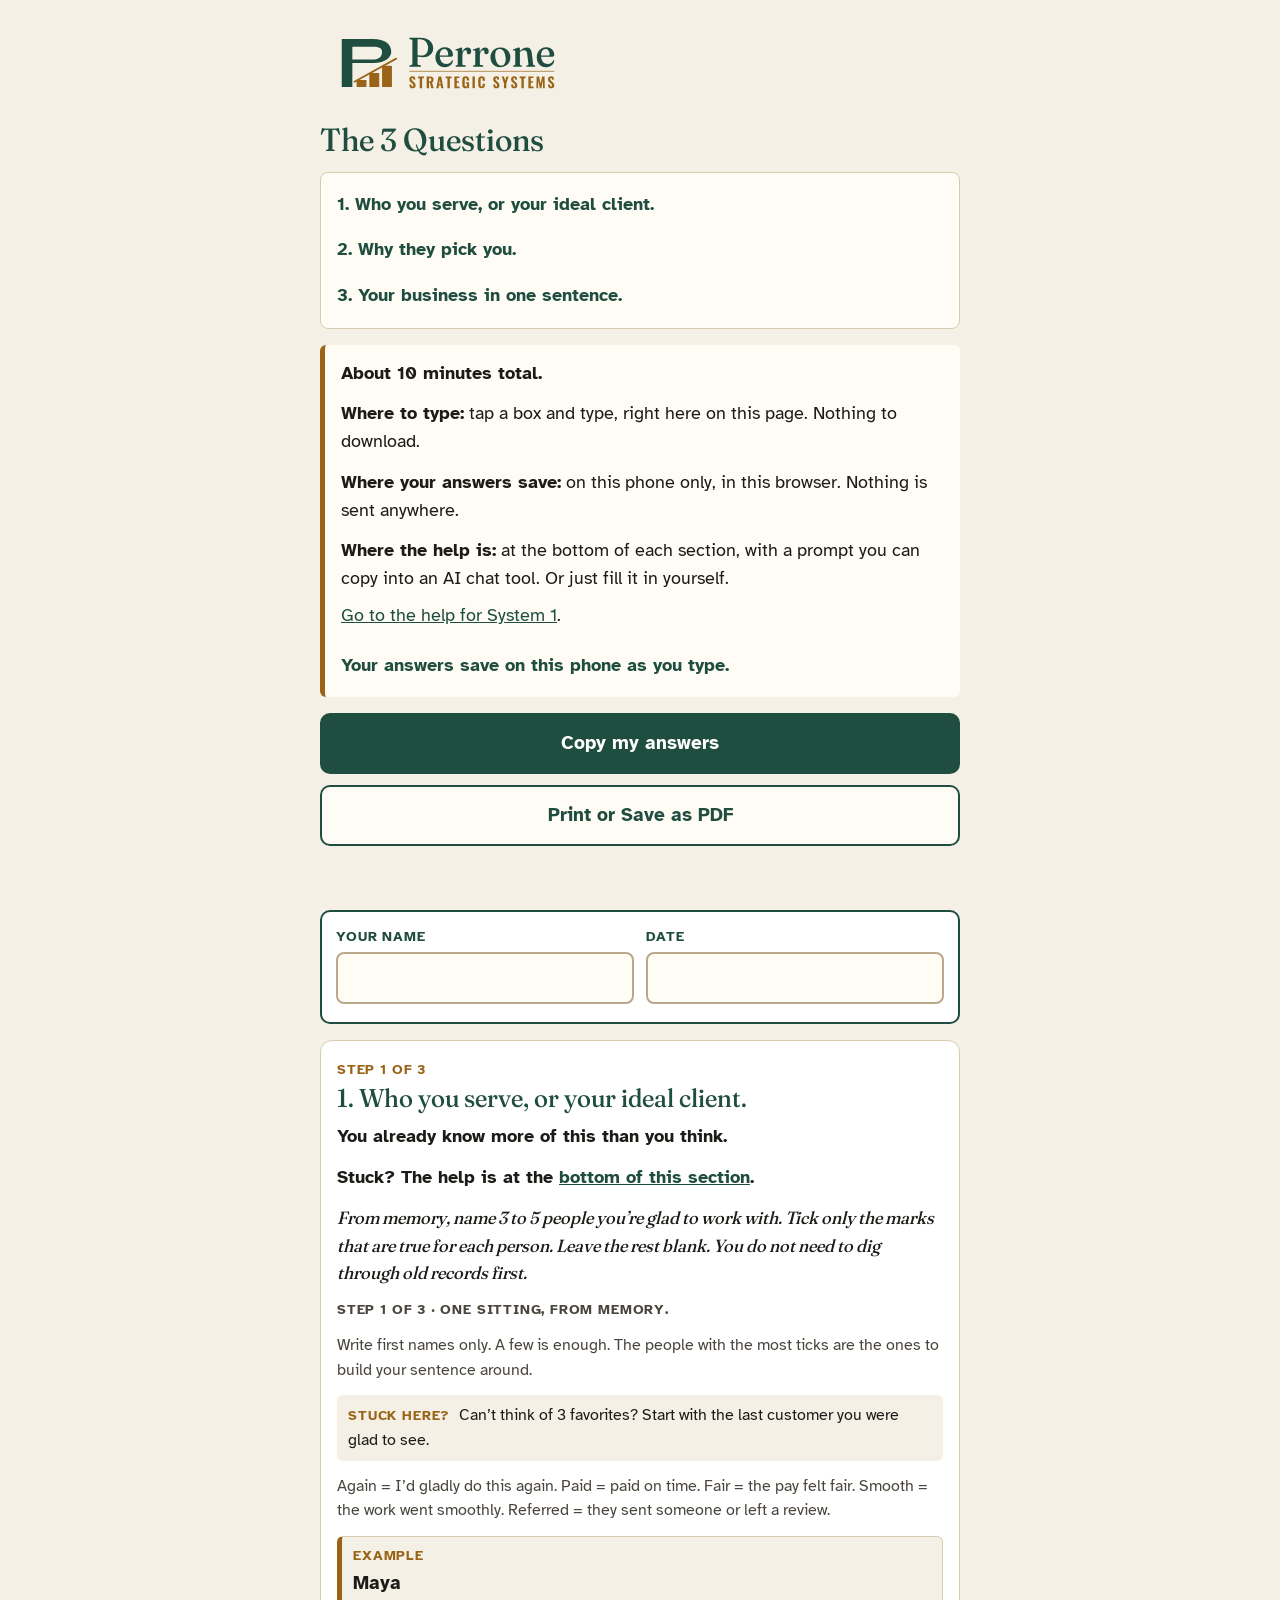
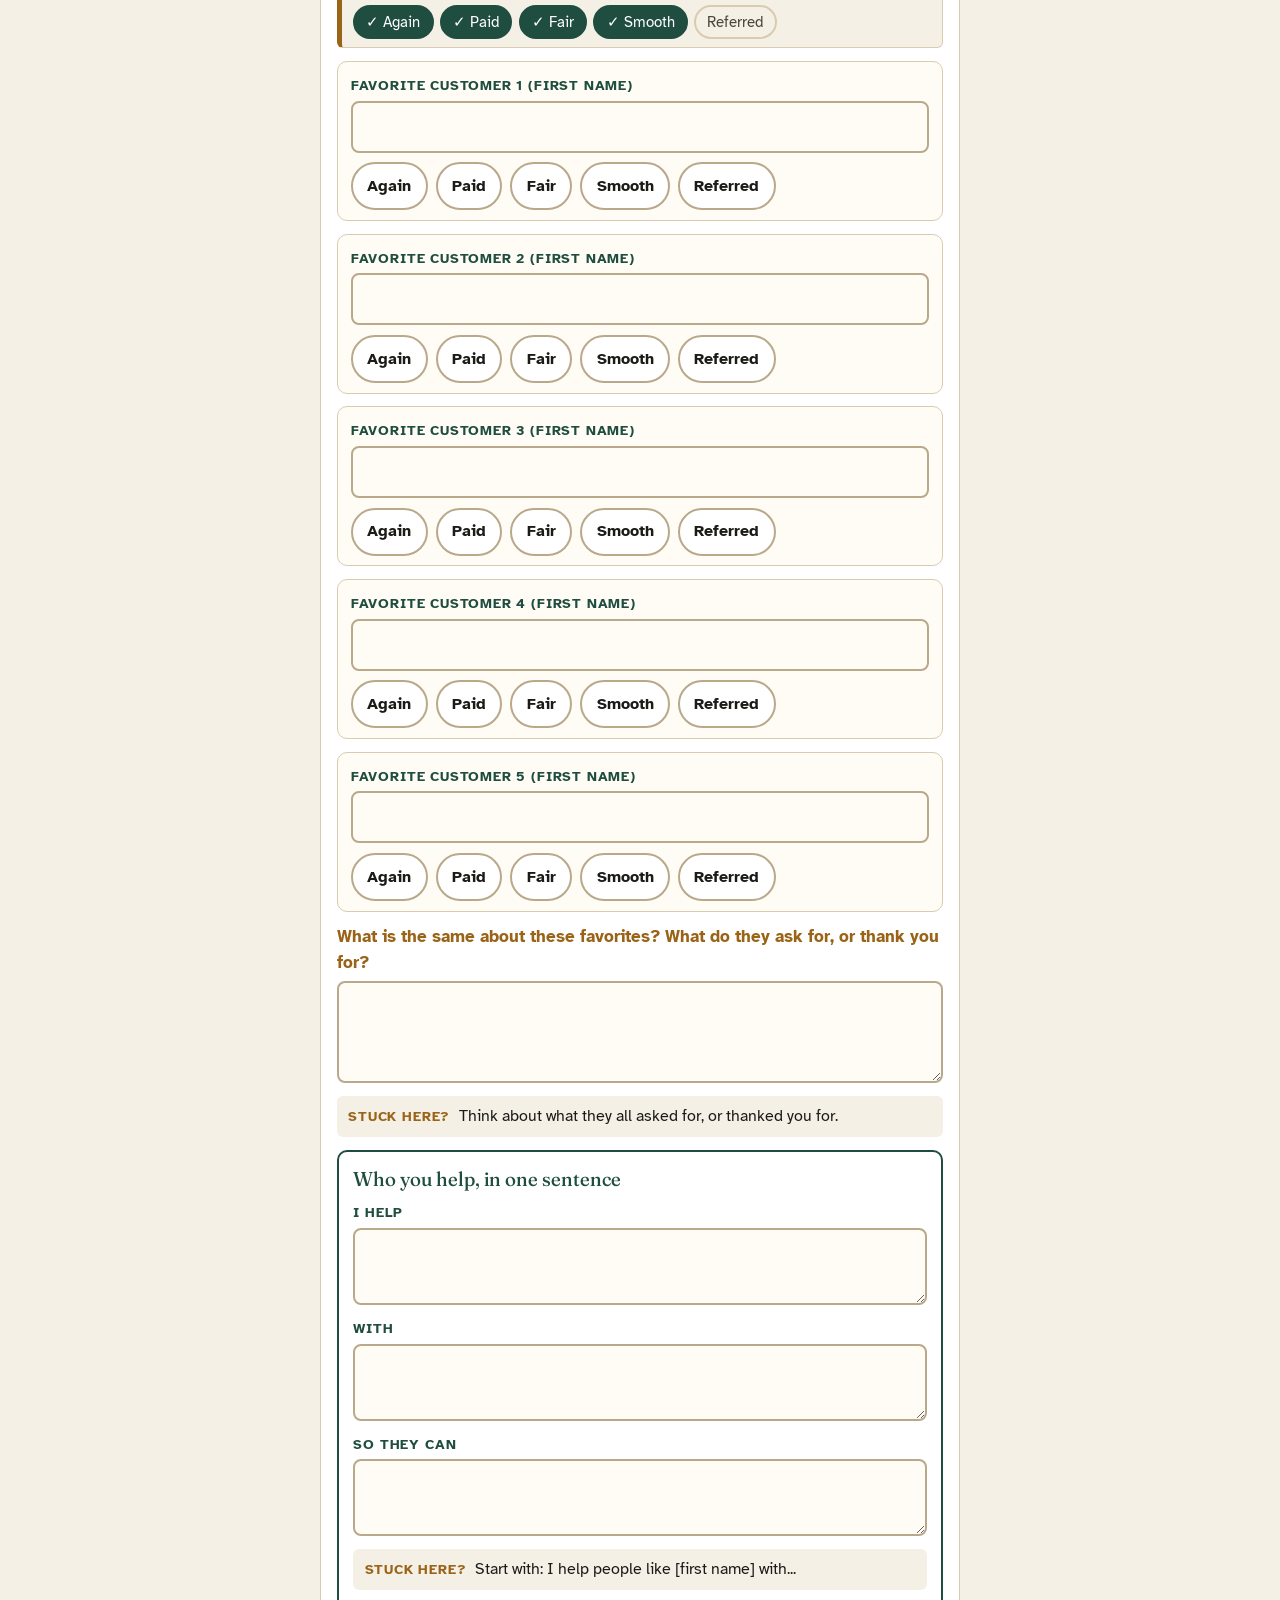
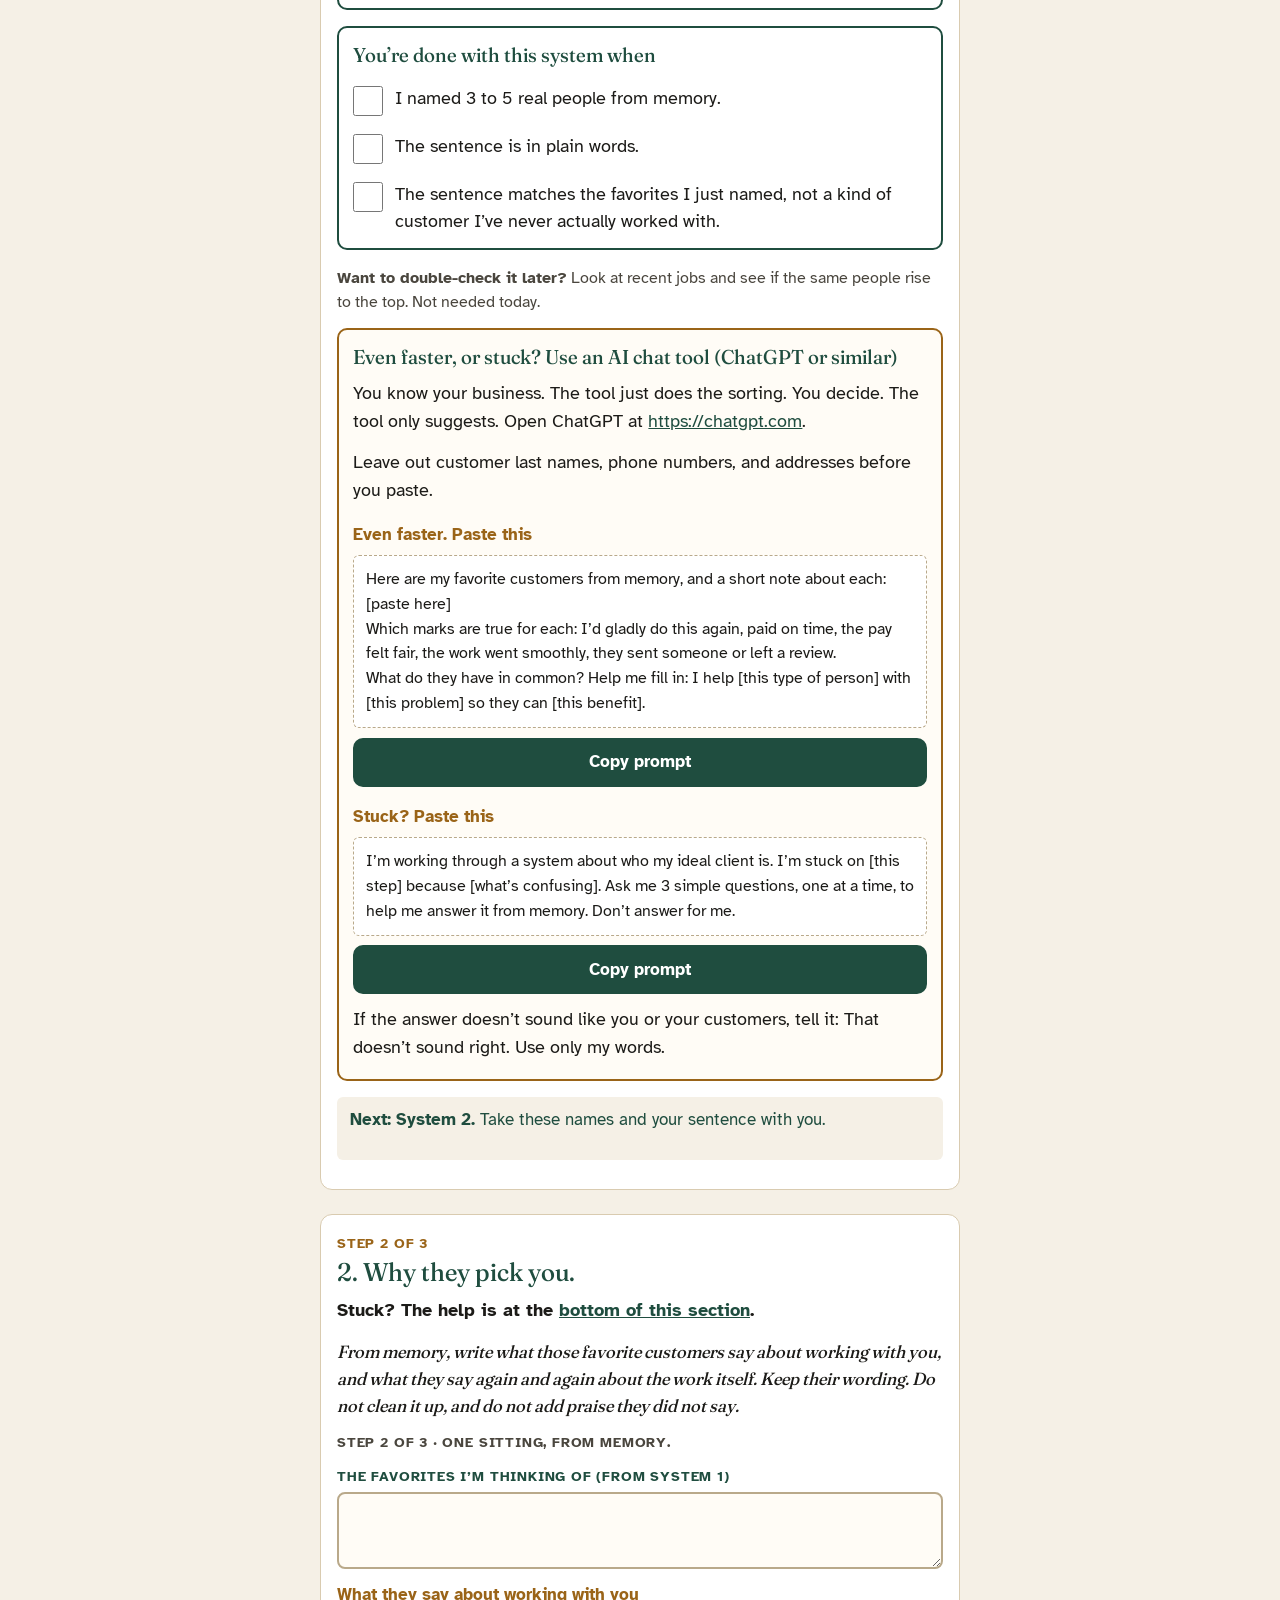
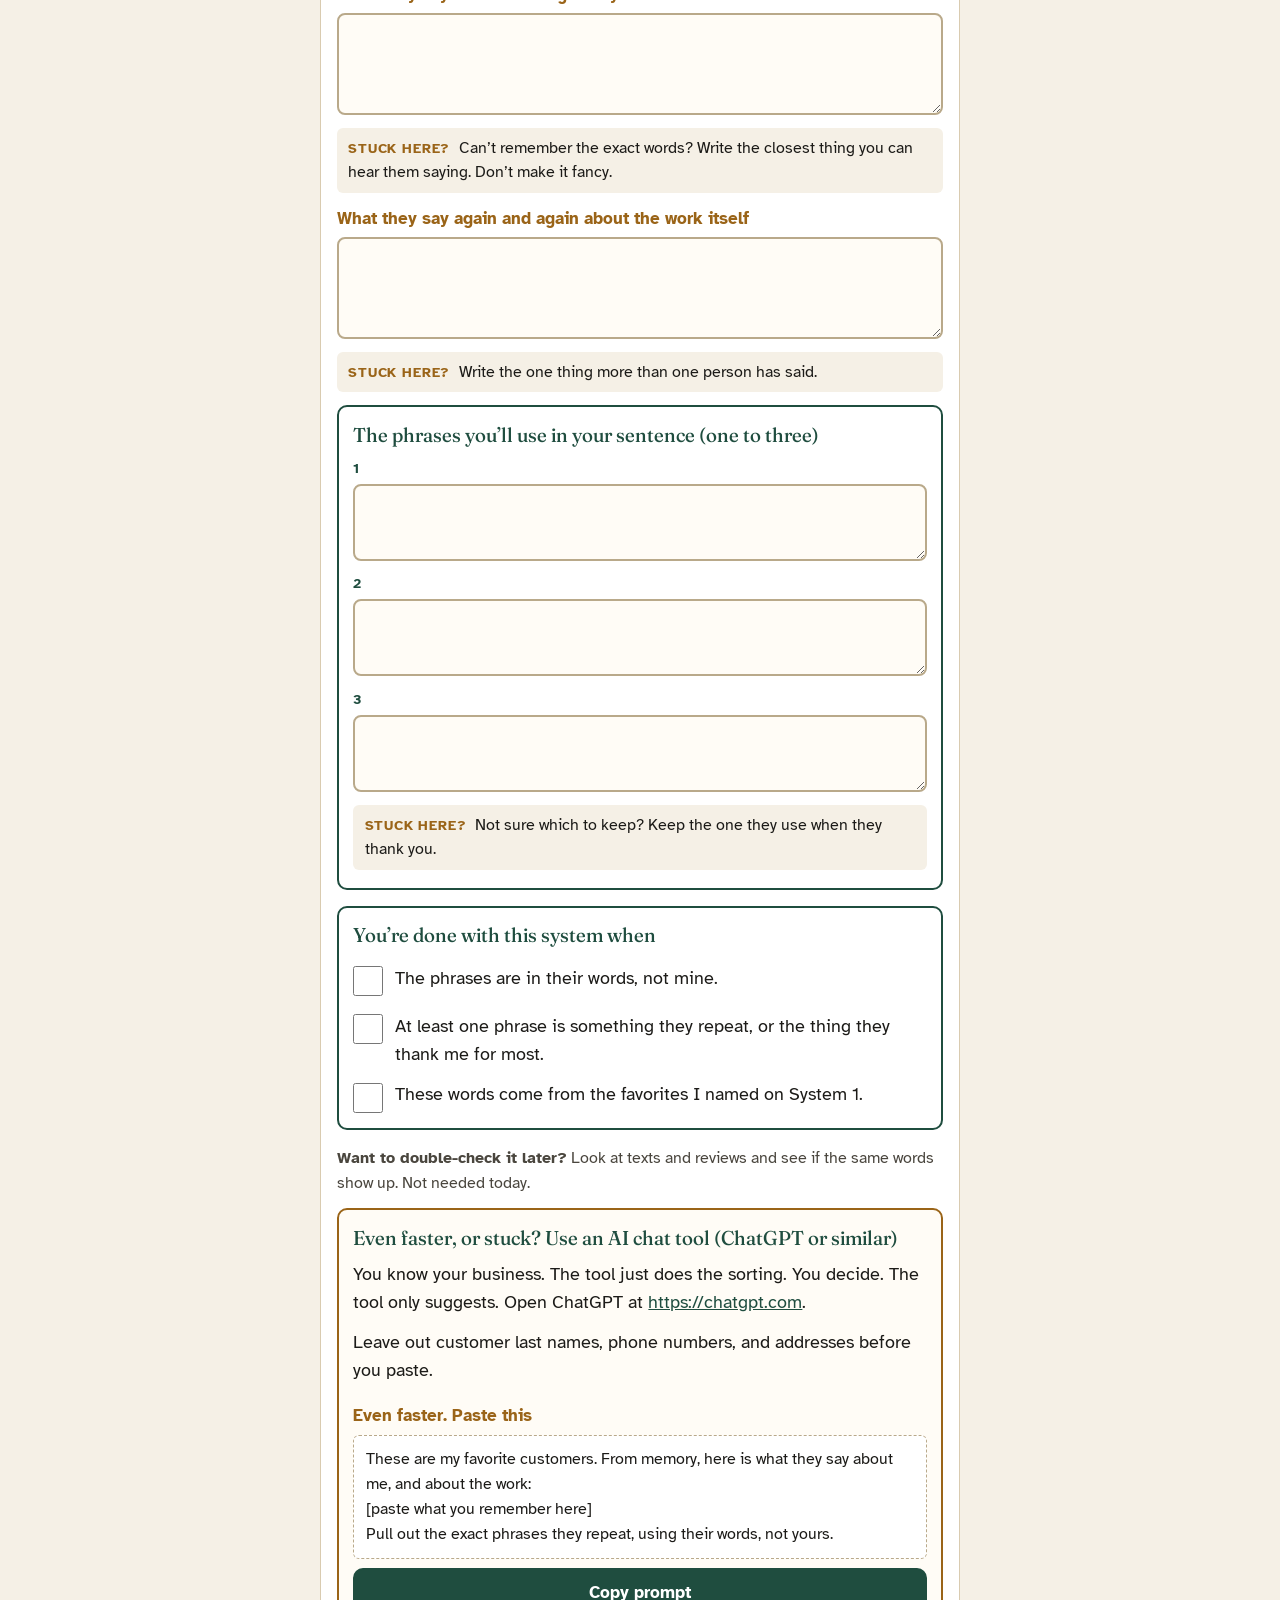
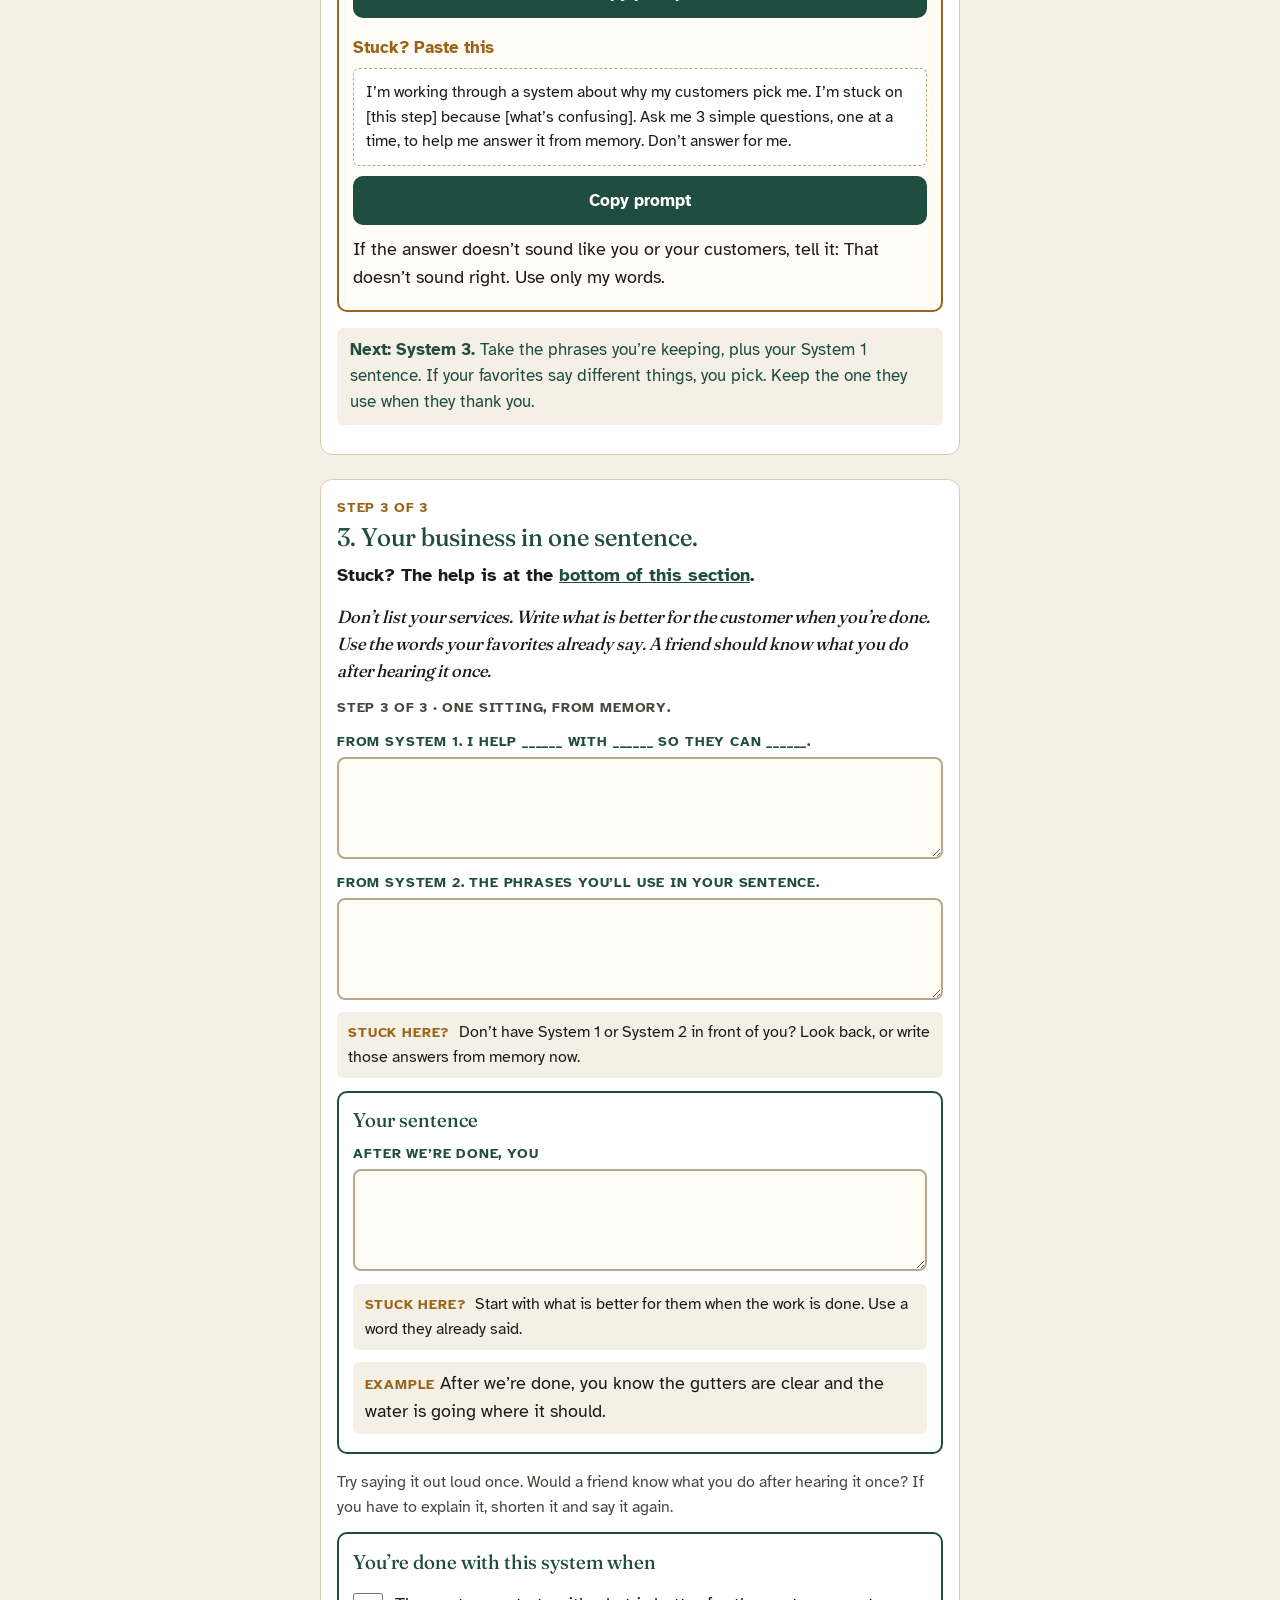
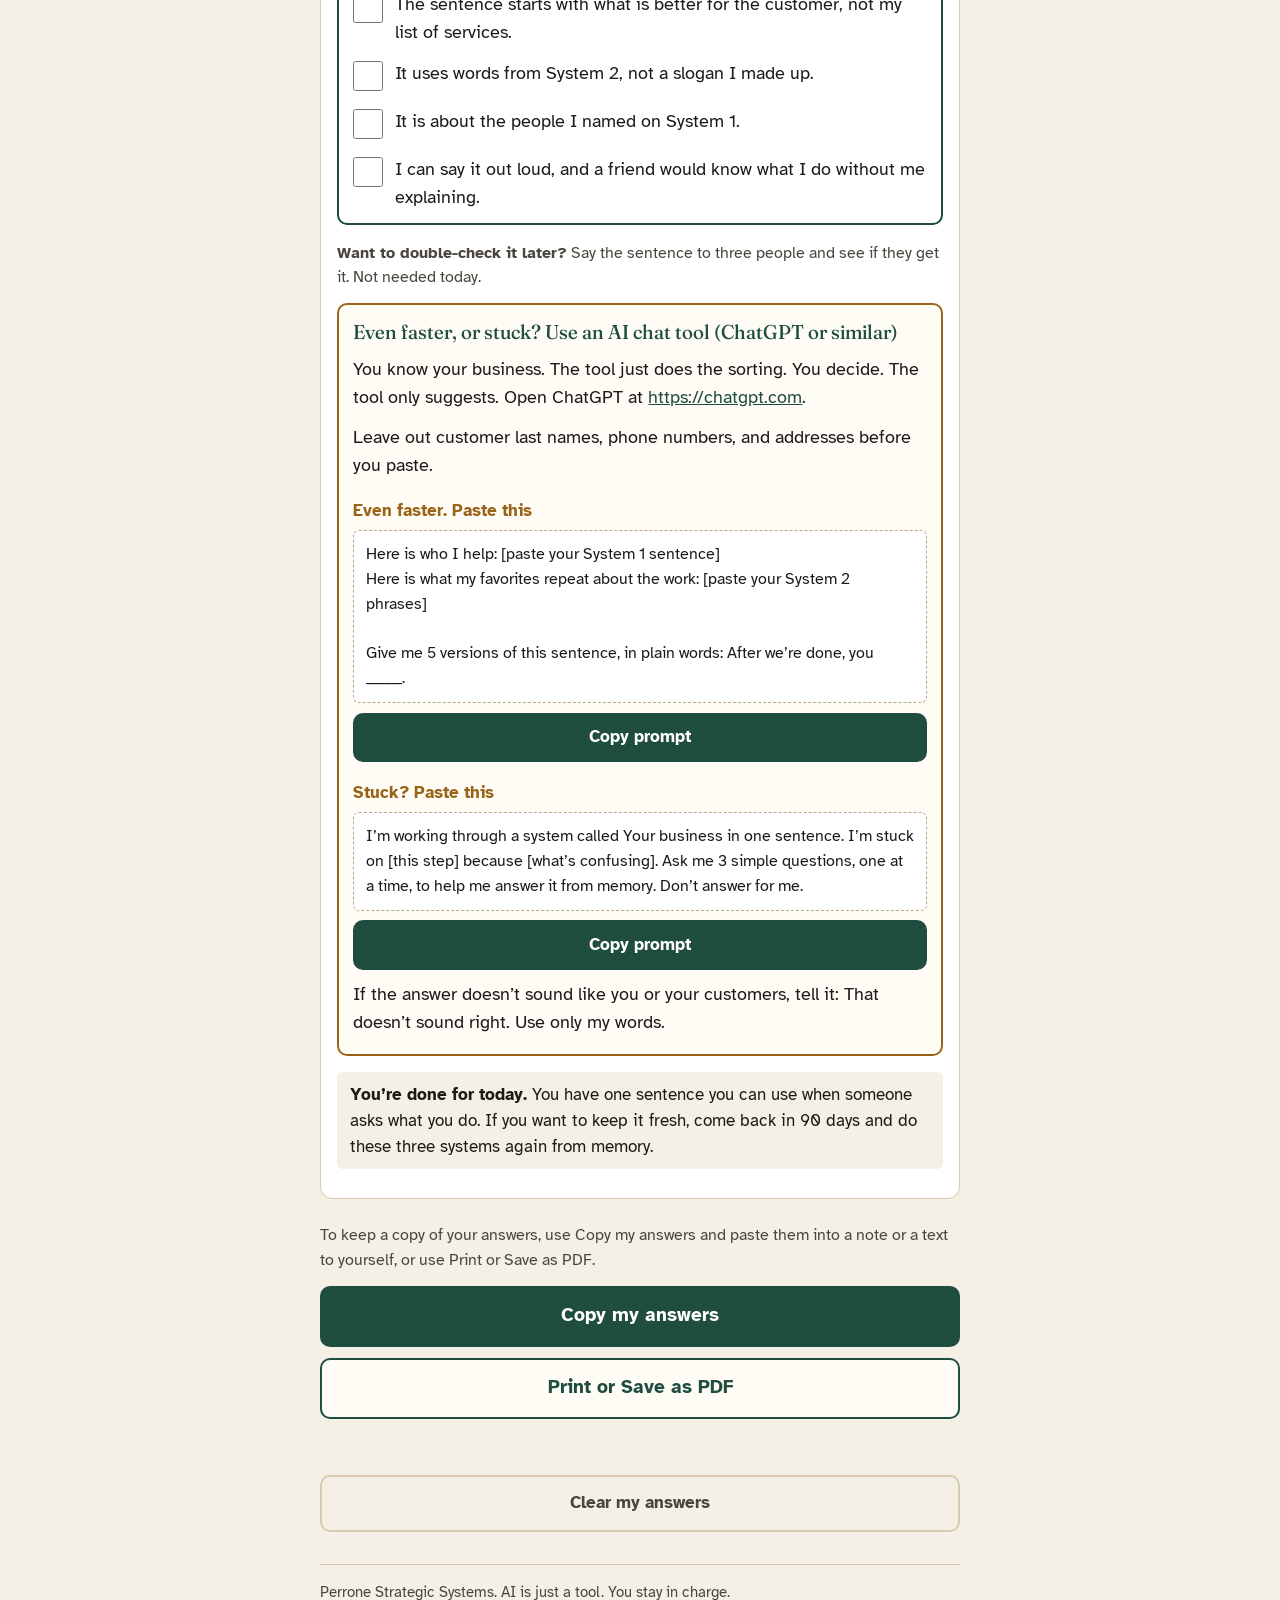
==== commit e4b6bc63: "PSS Live page batch: Step 3 auto-fill, About 10 minutes total line, Step 1 Stuck link, name/date onc" ====
--- a/live/index.html
+++ b/live/index.html
@@ -20,6 +20,7 @@
   </ul>
 
   <div class="howto" id="howto">
+    <p><strong>About 10 minutes total.</strong></p>
     <p><strong>Where to type:</strong> tap a box and type, right here on this page. Nothing to download.</p>
     <p><strong>Where your answers save:</strong> on this phone only, in this browser. Nothing is sent anywhere.</p>
     <p><strong>Where the help is:</strong> at the bottom of each section, with a prompt you can copy into an AI chat tool. Or just fill it in yourself. <a href="#help1">Go to the help for System 1</a>.</p>
@@ -30,6 +31,13 @@
     <button type="button" class="btn js-copy-all">Copy my answers</button>
     <button type="button" class="btn btn-alt js-print">Print or Save as PDF</button>
     <p class="copied js-copied" role="status" aria-live="polite"></p>
+  </div>
+
+  <div class="box who" id="who">
+    <div class="row2">
+      <label class="fld"><span class="lbl">Your name</span><input type="text" data-key="q1-f-name" data-label="Your name" autocomplete="off"></label>
+      <label class="fld"><span class="lbl">Date</span><input type="text" data-key="q1-f-date" data-label="Date" autocomplete="off"></label>
+    </div>
   </div>
 
   <!-- SYSTEM 1 -->
@@ -37,16 +45,14 @@
     <p class="eyebrow">Step 1 of 3</p>
     <h2>1. Who you serve, or your ideal client.</h2>
     <p class="lead">You already know more of this than you think.</p>
+    <p class="lead">Stuck? The help is at the <a href="#help1">bottom of this section</a>.</p>
     <p class="intro">From memory, name 3 to 5 people you’re glad to work with. Tick only the marks that are true for each person. Leave the rest blank. You do not need to dig through old records first.</p>
-    <p class="meta">Step 1 of 3 · One sitting, from memory. Aim for about 10 minutes for all three.</p>
-
-    <div class="row2">
-      <label class="fld"><span class="lbl">Your name</span><input type="text" data-key="q1-f-name" data-label="Your name" autocomplete="off"></label>
-      <label class="fld"><span class="lbl">Date</span><input type="text" data-key="q1-f-date" data-label="Date" autocomplete="off"></label>
-    </div>
+    <p class="meta">Step 1 of 3 · One sitting, from memory.</p>
 
     <p class="hint">Write first names only. A few is enough. The people with the most ticks are the ones to build your sentence around.</p>
     <p class="stuck"><span>Stuck here?</span> Can’t think of 3 favorites? Start with the last customer you were glad to see.</p>
+
+    <p class="hint legend">Again = I’d gladly do this again. Paid = paid on time. Fair = the pay felt fair. Smooth = the work went smoothly. Referred = they sent someone or left a review.</p>
 
     <div class="favs">
       <div class="fav example" aria-label="Example">
@@ -107,7 +113,6 @@
         </div>
       </div>
     </div>
-    <p class="hint">Again = I’d gladly do this again. Paid = paid on time. Fair = the pay felt fair. Smooth = the work went smoothly. Referred = they sent someone or left a review.</p>
 
     <label class="fld"><span class="lbl q">What is the same about these favorites? What do they ask for, or thank you for?</span>
       <textarea rows="3" data-key="q1-f-alike" data-label="What is the same about these favorites? What do they ask for, or thank you for?"></textarea></label>
@@ -152,12 +157,7 @@
     <h2>2. Why they pick you.</h2>
     <p class="lead">Stuck? The help is at the <a href="#help2">bottom of this section</a>.</p>
     <p class="intro">From memory, write what those favorite customers say about working with you, and what they say again and again about the work itself. Keep their wording. Do not clean it up, and do not add praise they did not say.</p>
-    <p class="meta">Step 2 of 3 · One sitting, from memory. Aim for about 10 minutes for all three.</p>
-
-    <div class="row2">
-      <label class="fld"><span class="lbl">Your name</span><input type="text" data-key="q2-f-name" data-label="Your name" autocomplete="off"></label>
-      <label class="fld"><span class="lbl">Date</span><input type="text" data-key="q2-f-date" data-label="Date" autocomplete="off"></label>
-    </div>
+    <p class="meta">Step 2 of 3 · One sitting, from memory.</p>
 
     <label class="fld"><span class="lbl">The favorites I’m thinking of (from System 1)</span>
       <textarea rows="2" data-key="q2-f-favorites" data-label="The favorites I’m thinking of (from System 1)"></textarea></label>
@@ -209,17 +209,12 @@
     <h2>3. Your business in one sentence.</h2>
     <p class="lead">Stuck? The help is at the <a href="#help3">bottom of this section</a>.</p>
     <p class="intro">Don’t list your services. Write what is better for the customer when you’re done. Use the words your favorites already say. A friend should know what you do after hearing it once.</p>
-    <p class="meta">Step 3 of 3 · One sitting, from memory. Aim for about 10 minutes for all three.</p>
-
-    <div class="row2">
-      <label class="fld"><span class="lbl">Your name</span><input type="text" data-key="q3-f-name" data-label="Your name" autocomplete="off"></label>
-      <label class="fld"><span class="lbl">Date</span><input type="text" data-key="q3-f-date" data-label="Date" autocomplete="off"></label>
-    </div>
+    <p class="meta">Step 3 of 3 · One sitting, from memory.</p>
 
     <label class="fld"><span class="lbl">From System 1. I help ______ with ______ so they can ______.</span>
-      <textarea rows="3" data-key="q3-f-q1-sentence" data-label="From System 1. I help ______ with ______ so they can ______."></textarea></label>
+      <textarea rows="3" data-key="q3-f-q1-sentence" data-autofill="q1" data-label="From System 1. I help ______ with ______ so they can ______."></textarea></label>
     <label class="fld"><span class="lbl">From System 2. The phrases you’ll use in your sentence.</span>
-      <textarea rows="3" data-key="q3-f-q2-phrases" data-label="From System 2. The phrases you’ll use in your sentence."></textarea></label>
+      <textarea rows="3" data-key="q3-f-q2-phrases" data-autofill="q2" data-label="From System 2. The phrases you’ll use in your sentence."></textarea></label>
     <p class="stuck"><span>Stuck here?</span> Don’t have System 1 or System 2 in front of you? Look back, or write those answers from memory now.</p>
 
     <div class="box">
@@ -244,7 +239,7 @@
       <p>You know your business. The tool just does the sorting. You decide. The tool only suggests. Open ChatGPT at <a href="https://chatgpt.com" target="_blank" rel="noopener noreferrer">https://chatgpt.com</a>.</p>
       <p>Leave out customer last names, phone numbers, and addresses before you paste.</p>
       <h4>Even faster. Paste this</h4>
-      <pre class="prompt">Here is who I help: [paste your System 1 sentence]
+      <pre class="prompt" data-fill-prompt>Here is who I help: [paste your System 1 sentence]
 Here is what my favorites repeat about the work: [paste your System 2 phrases]
 
 Give me 5 versions of this sentence, in plain words: After we’re done, you ______.</pre>
@@ -258,7 +253,7 @@
   </section>
 
   <div class="tools" id="tools-bottom">
-    <p class="hint">To keep a copy of your answers, use Copy my answers and paste them into a note or a text to yourself, or use Print or Save as PDF.</p>
+    <p class="hint js-keep-hint">To keep a copy of your answers, use Copy my answers and paste them into a note or a text to yourself, or use Print or Save as PDF.</p>
     <button type="button" class="btn js-copy-all">Copy my answers</button>
     <button type="button" class="btn btn-alt js-print">Print or Save as PDF</button>
     <p class="copied js-copied" role="status" aria-live="polite"></p>
--- a/live/live.css
+++ b/live/live.css
@@ -83,3 +83,4 @@
   .mark.on { background: #fff; color: #000; border: 2px solid #000; }
   .fav, .box, .stuck, .example, .next { break-inside: avoid; }
 }
+.who { background: #fff; }
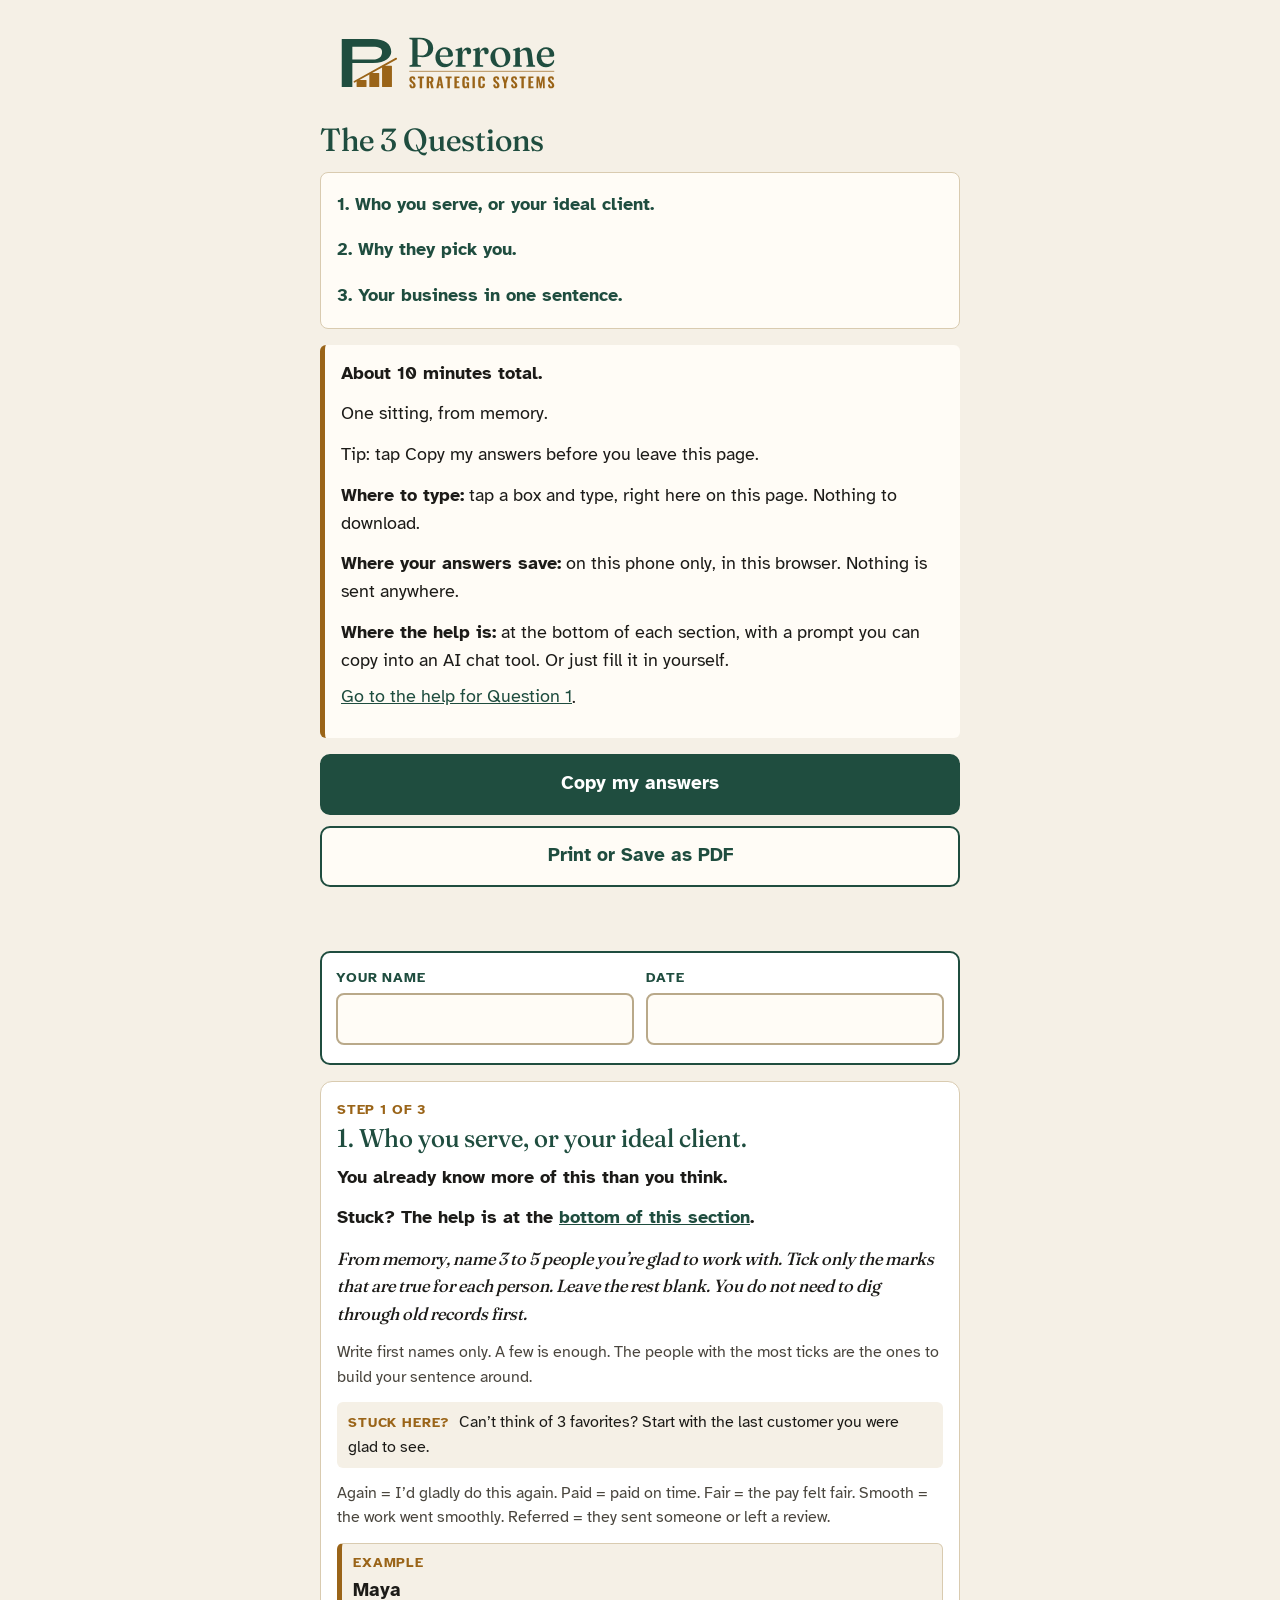
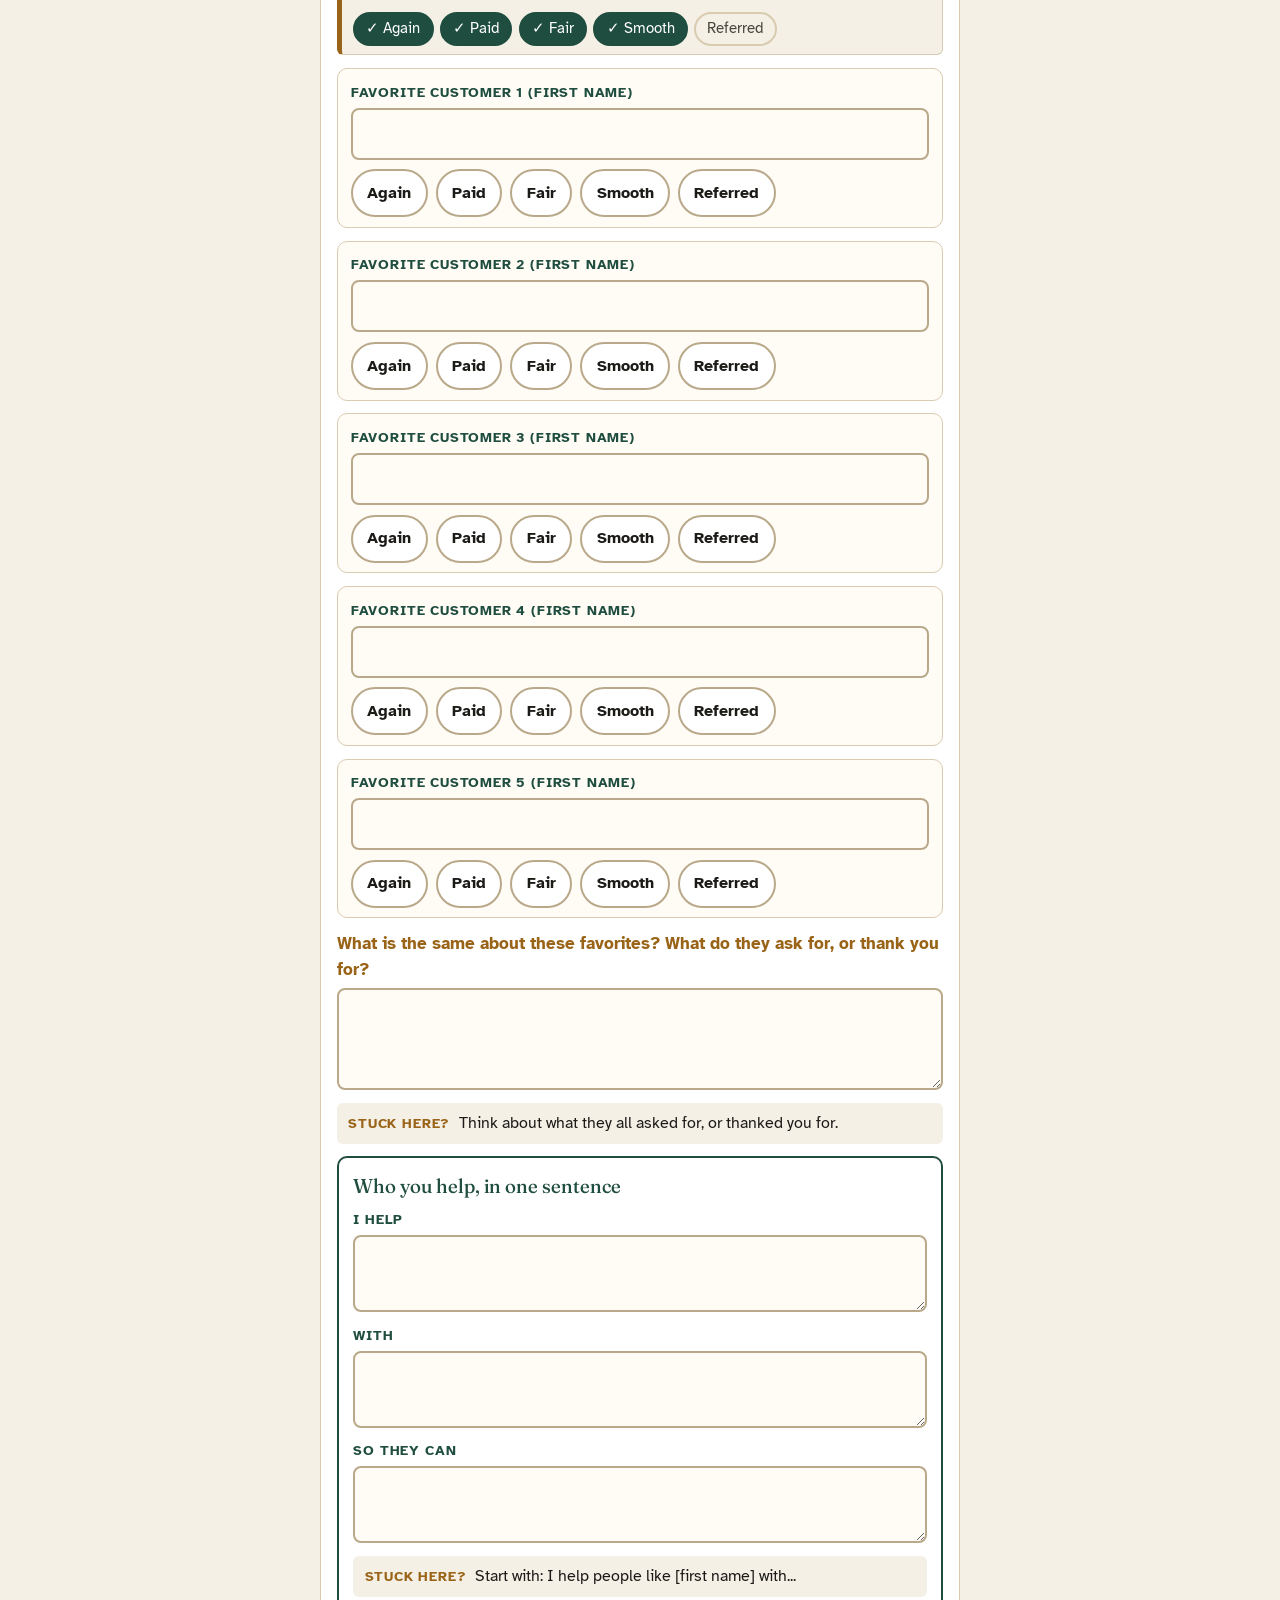
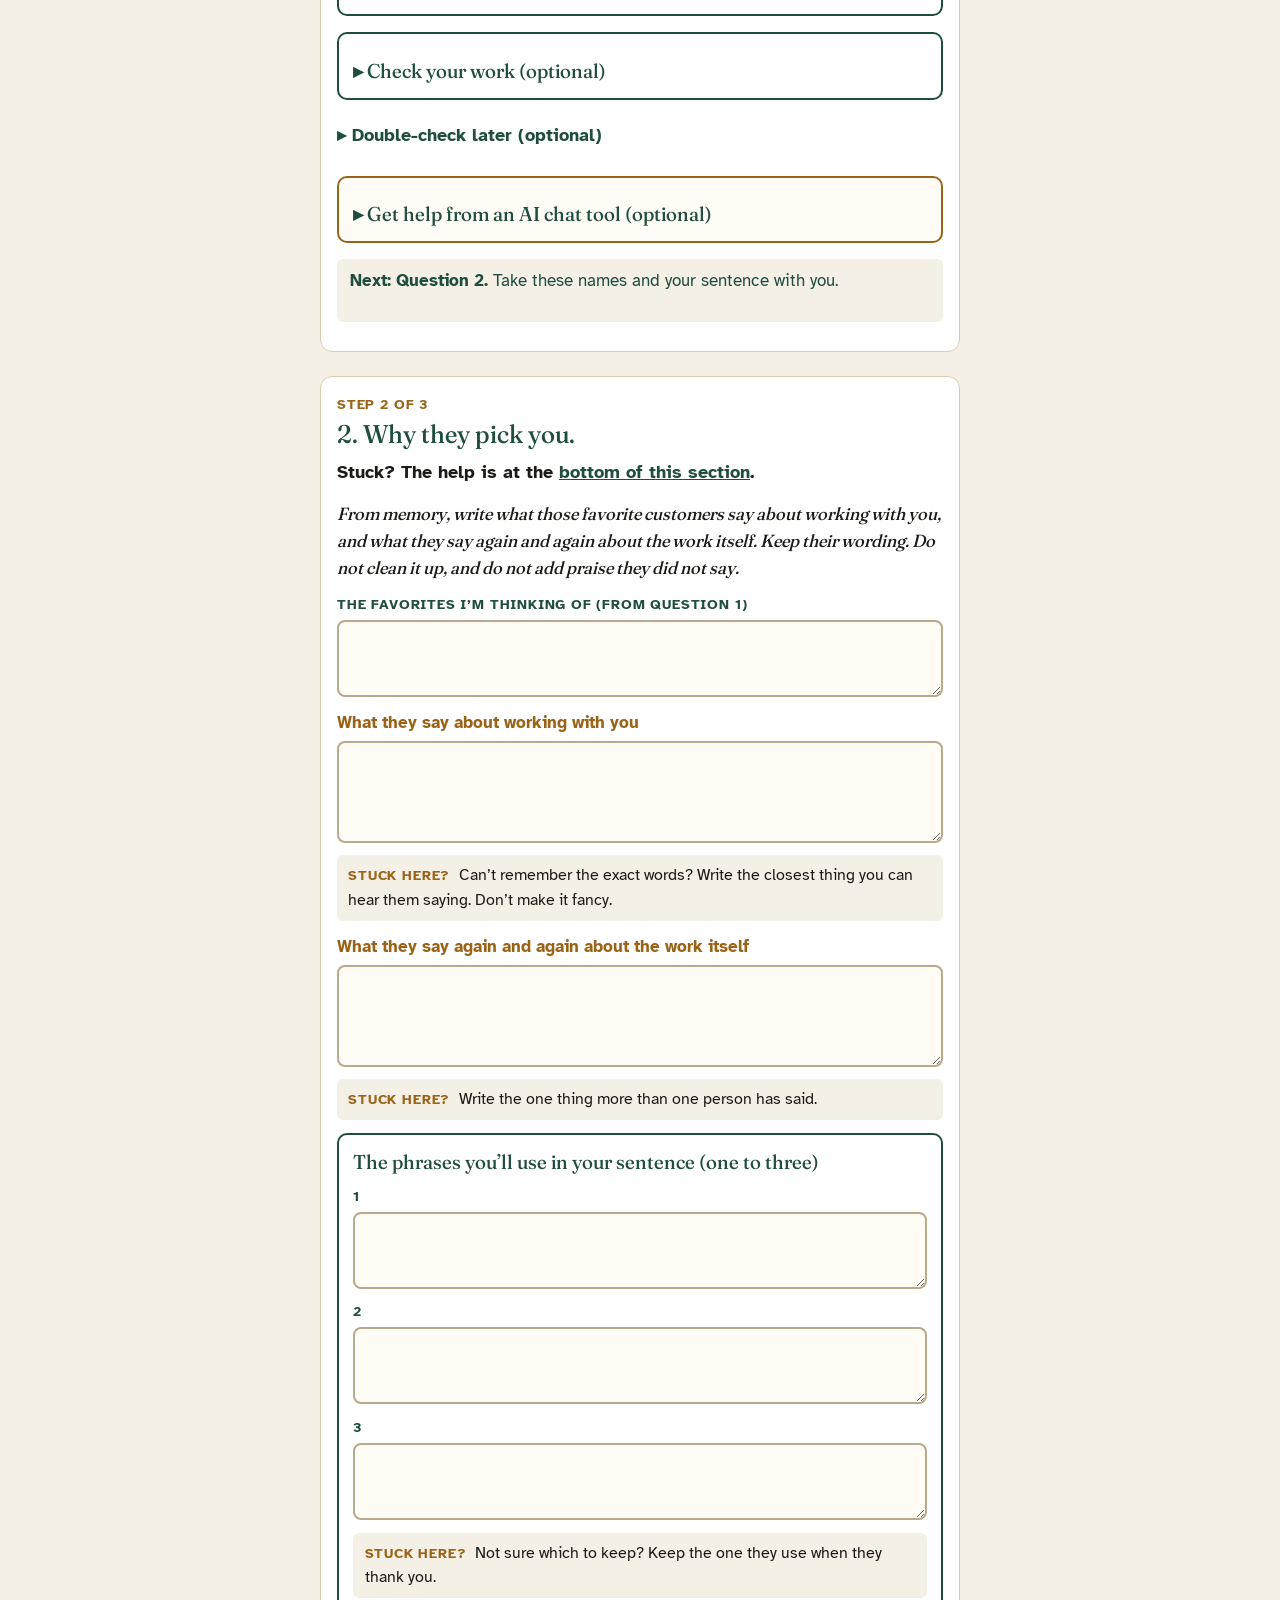
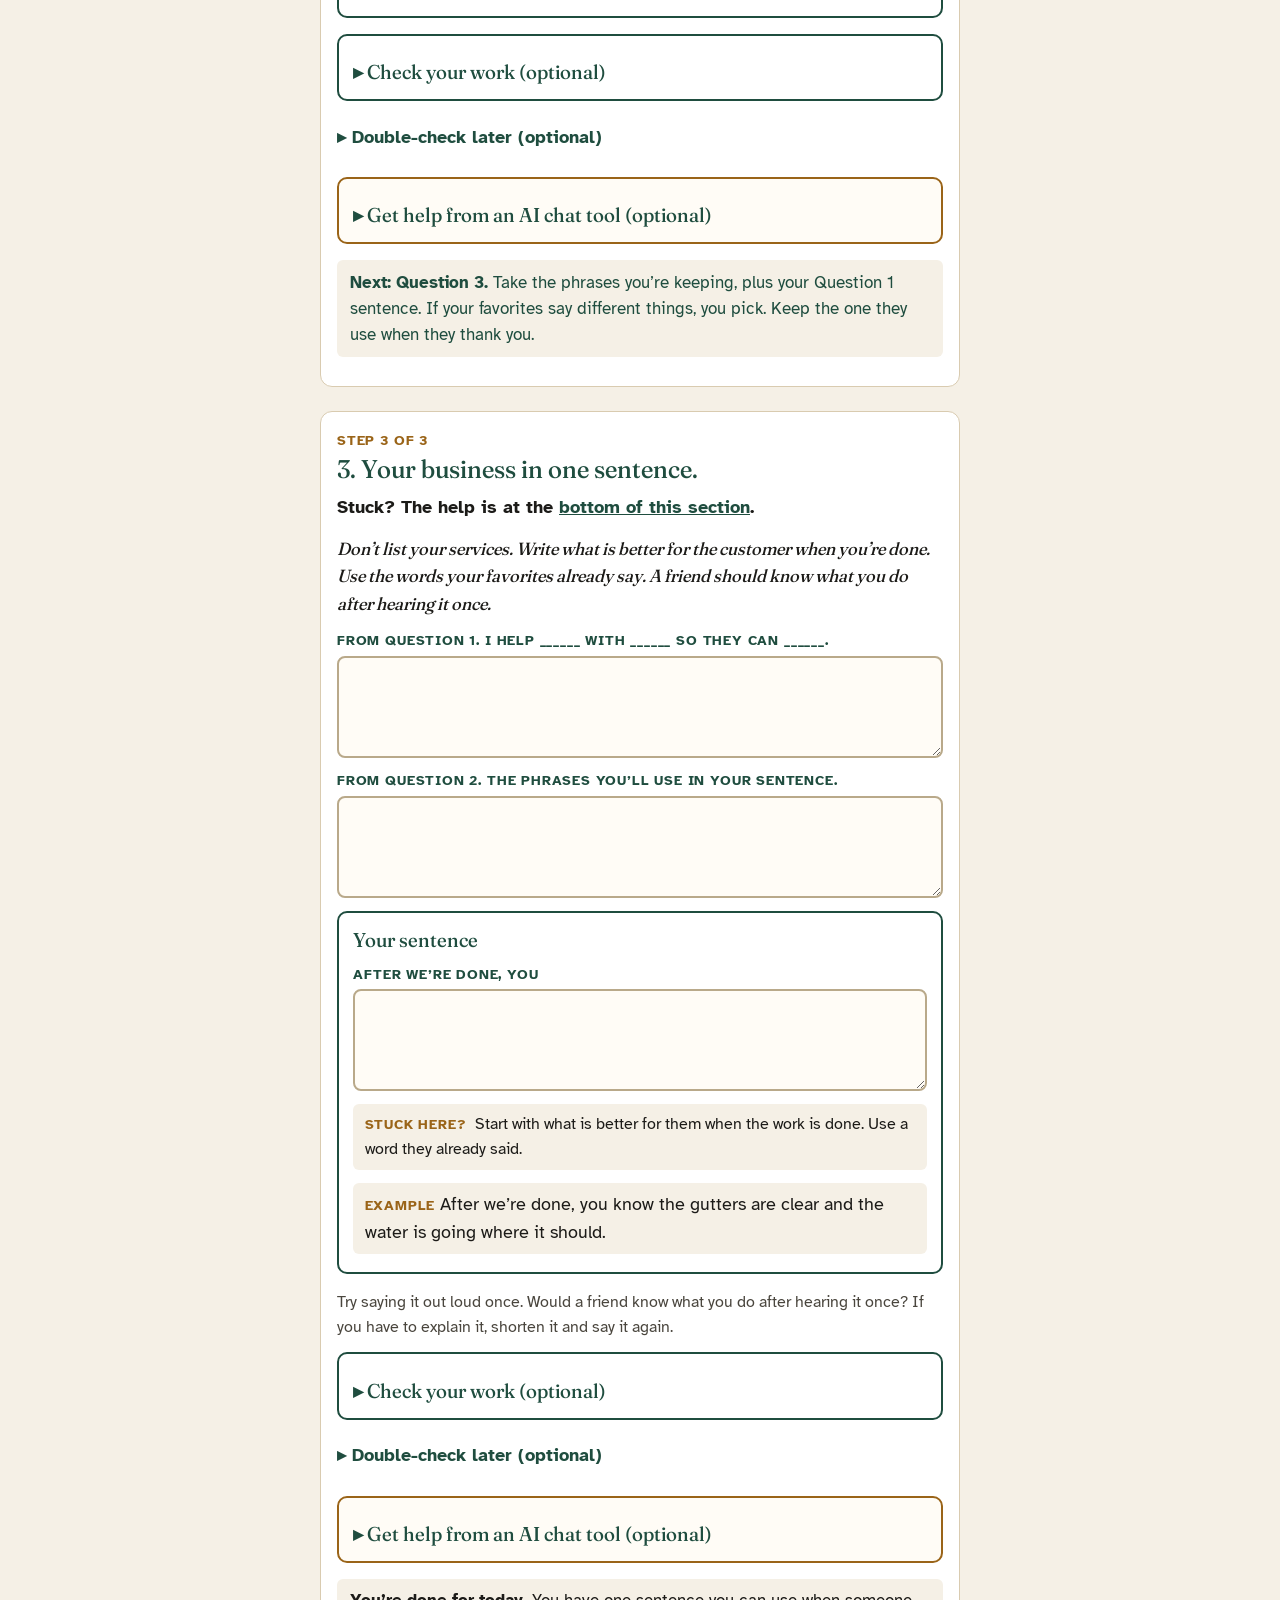
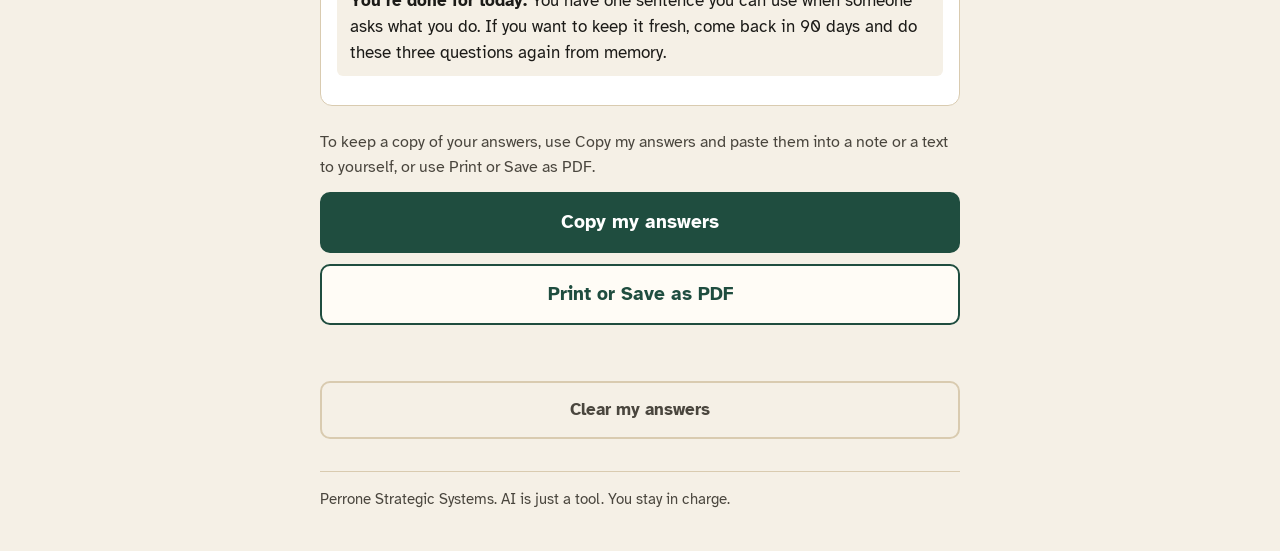
==== commit 9f9fb3d7: "PSS Live page batch 2: Question naming, optional folds, Copy tip line, cleanups (Mirror PASS)" ====
--- a/live/index.html
+++ b/live/index.html
@@ -21,10 +21,12 @@
 
   <div class="howto" id="howto">
     <p><strong>About 10 minutes total.</strong></p>
+    <p>One sitting, from memory.</p>
+    <p>Tip: tap Copy my answers before you leave this page.</p>
     <p><strong>Where to type:</strong> tap a box and type, right here on this page. Nothing to download.</p>
     <p><strong>Where your answers save:</strong> on this phone only, in this browser. Nothing is sent anywhere.</p>
-    <p><strong>Where the help is:</strong> at the bottom of each section, with a prompt you can copy into an AI chat tool. Or just fill it in yourself. <a href="#help1">Go to the help for System 1</a>.</p>
-    <p class="savestate" id="savestate" aria-live="polite">Your answers save on this phone as you type.</p>
+    <p><strong>Where the help is:</strong> at the bottom of each section, with a prompt you can copy into an AI chat tool. Or just fill it in yourself. <a href="#help1">Go to the help for Question 1</a>.</p>
+    <p class="savestate" id="savestate" aria-live="polite"></p>
   </div>
 
   <div class="tools" id="tools-top">
@@ -47,7 +49,6 @@
     <p class="lead">You already know more of this than you think.</p>
     <p class="lead">Stuck? The help is at the <a href="#help1">bottom of this section</a>.</p>
     <p class="intro">From memory, name 3 to 5 people you’re glad to work with. Tick only the marks that are true for each person. Leave the rest blank. You do not need to dig through old records first.</p>
-    <p class="meta">Step 1 of 3 · One sitting, from memory.</p>
 
     <p class="hint">Write first names only. A few is enough. The people with the most ticks are the ones to build your sentence around.</p>
     <p class="stuck"><span>Stuck here?</span> Can’t think of 3 favorites? Start with the last customer you were glad to see.</p>
@@ -126,15 +127,19 @@
       <p class="stuck"><span>Stuck here?</span> Start with: I help people like [first name] with...</p>
     </div>
 
-    <div class="box done">
-      <h3>You’re done with this system when</h3>
+    <details class="box done">
+      <summary>▸ Check your work (optional)</summary>
       <label class="chk"><input type="checkbox" data-key="q1-f-pass-1"><span>I named 3 to 5 real people from memory.</span></label>
       <label class="chk"><input type="checkbox" data-key="q1-f-pass-2"><span>The sentence is in plain words.</span></label>
       <label class="chk"><input type="checkbox" data-key="q1-f-pass-3"><span>The sentence matches the favorites I just named, not a kind of customer I’ve never actually worked with.</span></label>
-    </div>
-    <p class="hint"><strong>Want to double-check it later?</strong> Look at recent jobs and see if the same people rise to the top. Not needed today.</p>
-
-    <div class="help" id="help1">
+    </details>
+    <details class="fold-hint">
+      <summary>▸ Double-check later (optional)</summary>
+      <p class="hint"><strong>Want to double-check it later?</strong> Look at recent jobs and see if the same people rise to the top. Not needed today.</p>
+    </details>
+
+    <details class="help" id="help1">
+      <summary>▸ Get help from an AI chat tool (optional)</summary>
       <h3>Even faster, or stuck? Use an AI chat tool (ChatGPT or similar)</h3>
       <p>You know your business. The tool just does the sorting. You decide. The tool only suggests. Open ChatGPT at <a href="https://chatgpt.com" target="_blank" rel="noopener noreferrer">https://chatgpt.com</a>.</p>
       <p>Leave out customer last names, phone numbers, and addresses before you paste.</p>
@@ -144,11 +149,11 @@
 What do they have in common? Help me fill in: I help [this type of person] with [this problem] so they can [this benefit].</pre>
       <button type="button" class="btn btn-small js-copy-prompt">Copy prompt</button>
       <h4>Stuck? Paste this</h4>
-      <pre class="prompt">I’m working through a system about who my ideal client is. I’m stuck on [this step] because [what’s confusing]. Ask me 3 simple questions, one at a time, to help me answer it from memory. Don’t answer for me.</pre>
+      <pre class="prompt">I’m working through a question about who my ideal client is. I’m stuck on [this step] because [what’s confusing]. Ask me 3 simple questions, one at a time, to help me answer it from memory. Don’t answer for me.</pre>
       <button type="button" class="btn btn-small js-copy-prompt">Copy prompt</button>
       <p>If the answer doesn’t sound like you or your customers, tell it: That doesn’t sound right. Use only my words.</p>
-    </div>
-    <p class="next"><a href="#s2"><strong>Next: System 2.</strong> Take these names and your sentence with you.</a></p>
+    </details>
+    <p class="next"><a href="#s2"><strong>Next: Question 2.</strong> Take these names and your sentence with you.</a></p>
   </section>
 
   <!-- SYSTEM 2 -->
@@ -157,10 +162,9 @@
     <h2>2. Why they pick you.</h2>
     <p class="lead">Stuck? The help is at the <a href="#help2">bottom of this section</a>.</p>
     <p class="intro">From memory, write what those favorite customers say about working with you, and what they say again and again about the work itself. Keep their wording. Do not clean it up, and do not add praise they did not say.</p>
-    <p class="meta">Step 2 of 3 · One sitting, from memory.</p>
-
-    <label class="fld"><span class="lbl">The favorites I’m thinking of (from System 1)</span>
-      <textarea rows="2" data-key="q2-f-favorites" data-label="The favorites I’m thinking of (from System 1)"></textarea></label>
+
+    <label class="fld"><span class="lbl">The favorites I’m thinking of (from Question 1)</span>
+      <textarea rows="2" data-key="q2-f-favorites" data-label="The favorites I’m thinking of (from Question 1)"></textarea></label>
 
     <label class="fld"><span class="lbl q">What they say about working with you</span>
       <textarea rows="3" data-key="q2-f-say-about-you" data-label="What they say about working with you"></textarea></label>
@@ -178,15 +182,19 @@
       <p class="stuck"><span>Stuck here?</span> Not sure which to keep? Keep the one they use when they thank you.</p>
     </div>
 
-    <div class="box done">
-      <h3>You’re done with this system when</h3>
+    <details class="box done">
+      <summary>▸ Check your work (optional)</summary>
       <label class="chk"><input type="checkbox" data-key="q2-f-pass-1"><span>The phrases are in their words, not mine.</span></label>
       <label class="chk"><input type="checkbox" data-key="q2-f-pass-2"><span>At least one phrase is something they repeat, or the thing they thank me for most.</span></label>
-      <label class="chk"><input type="checkbox" data-key="q2-f-pass-3"><span>These words come from the favorites I named on System 1.</span></label>
-    </div>
-    <p class="hint"><strong>Want to double-check it later?</strong> Look at texts and reviews and see if the same words show up. Not needed today.</p>
-
-    <div class="help" id="help2">
+      <label class="chk"><input type="checkbox" data-key="q2-f-pass-3"><span>These words come from the favorites I named on Question 1.</span></label>
+    </details>
+    <details class="fold-hint">
+      <summary>▸ Double-check later (optional)</summary>
+      <p class="hint"><strong>Want to double-check it later?</strong> Look at texts and reviews and see if the same words show up. Not needed today.</p>
+    </details>
+
+    <details class="help" id="help2">
+      <summary>▸ Get help from an AI chat tool (optional)</summary>
       <h3>Even faster, or stuck? Use an AI chat tool (ChatGPT or similar)</h3>
       <p>You know your business. The tool just does the sorting. You decide. The tool only suggests. Open ChatGPT at <a href="https://chatgpt.com" target="_blank" rel="noopener noreferrer">https://chatgpt.com</a>.</p>
       <p>Leave out customer last names, phone numbers, and addresses before you paste.</p>
@@ -196,11 +204,11 @@
 Pull out the exact phrases they repeat, using their words, not yours.</pre>
       <button type="button" class="btn btn-small js-copy-prompt">Copy prompt</button>
       <h4>Stuck? Paste this</h4>
-      <pre class="prompt">I’m working through a system about why my customers pick me. I’m stuck on [this step] because [what’s confusing]. Ask me 3 simple questions, one at a time, to help me answer it from memory. Don’t answer for me.</pre>
+      <pre class="prompt">I’m working through a question about why my customers pick me. I’m stuck on [this step] because [what’s confusing]. Ask me 3 simple questions, one at a time, to help me answer it from memory. Don’t answer for me.</pre>
       <button type="button" class="btn btn-small js-copy-prompt">Copy prompt</button>
       <p>If the answer doesn’t sound like you or your customers, tell it: That doesn’t sound right. Use only my words.</p>
-    </div>
-    <p class="next"><a href="#s3"><strong>Next: System 3.</strong> Take the phrases you’re keeping, plus your System 1 sentence. If your favorites say different things, you pick. Keep the one they use when they thank you.</a></p>
+    </details>
+    <p class="next"><a href="#s3"><strong>Next: Question 3.</strong> Take the phrases you’re keeping, plus your Question 1 sentence. If your favorites say different things, you pick. Keep the one they use when they thank you.</a></p>
   </section>
 
   <!-- SYSTEM 3 -->
@@ -209,13 +217,11 @@
     <h2>3. Your business in one sentence.</h2>
     <p class="lead">Stuck? The help is at the <a href="#help3">bottom of this section</a>.</p>
     <p class="intro">Don’t list your services. Write what is better for the customer when you’re done. Use the words your favorites already say. A friend should know what you do after hearing it once.</p>
-    <p class="meta">Step 3 of 3 · One sitting, from memory.</p>
-
-    <label class="fld"><span class="lbl">From System 1. I help ______ with ______ so they can ______.</span>
-      <textarea rows="3" data-key="q3-f-q1-sentence" data-autofill="q1" data-label="From System 1. I help ______ with ______ so they can ______."></textarea></label>
-    <label class="fld"><span class="lbl">From System 2. The phrases you’ll use in your sentence.</span>
-      <textarea rows="3" data-key="q3-f-q2-phrases" data-autofill="q2" data-label="From System 2. The phrases you’ll use in your sentence."></textarea></label>
-    <p class="stuck"><span>Stuck here?</span> Don’t have System 1 or System 2 in front of you? Look back, or write those answers from memory now.</p>
+
+    <label class="fld"><span class="lbl">From Question 1. I help ______ with ______ so they can ______.</span>
+      <textarea rows="3" data-key="q3-f-q1-sentence" data-autofill="q1" data-label="From Question 1. I help ______ with ______ so they can ______."></textarea></label>
+    <label class="fld"><span class="lbl">From Question 2. The phrases you’ll use in your sentence.</span>
+      <textarea rows="3" data-key="q3-f-q2-phrases" data-autofill="q2" data-label="From Question 2. The phrases you’ll use in your sentence."></textarea></label>
 
     <div class="box">
       <h3>Your sentence</h3>
@@ -225,31 +231,35 @@
     </div>
     <p class="hint">Try saying it out loud once. Would a friend know what you do after hearing it once? If you have to explain it, shorten it and say it again.</p>
 
-    <div class="box done">
-      <h3>You’re done with this system when</h3>
+    <details class="box done">
+      <summary>▸ Check your work (optional)</summary>
       <label class="chk"><input type="checkbox" data-key="q3-f-pass-1"><span>The sentence starts with what is better for the customer, not my list of services.</span></label>
-      <label class="chk"><input type="checkbox" data-key="q3-f-pass-2"><span>It uses words from System 2, not a slogan I made up.</span></label>
-      <label class="chk"><input type="checkbox" data-key="q3-f-pass-3"><span>It is about the people I named on System 1.</span></label>
+      <label class="chk"><input type="checkbox" data-key="q3-f-pass-2"><span>It uses words from Question 2, not a slogan I made up.</span></label>
+      <label class="chk"><input type="checkbox" data-key="q3-f-pass-3"><span>It is about the people I named on Question 1.</span></label>
       <label class="chk"><input type="checkbox" data-key="q3-f-pass-4"><span>I can say it out loud, and a friend would know what I do without me explaining.</span></label>
-    </div>
-    <p class="hint"><strong>Want to double-check it later?</strong> Say the sentence to three people and see if they get it. Not needed today.</p>
-
-    <div class="help" id="help3">
+    </details>
+    <details class="fold-hint">
+      <summary>▸ Double-check later (optional)</summary>
+      <p class="hint"><strong>Want to double-check it later?</strong> Say the sentence to three people and see if they get it. Not needed today.</p>
+    </details>
+
+    <details class="help" id="help3">
+      <summary>▸ Get help from an AI chat tool (optional)</summary>
       <h3>Even faster, or stuck? Use an AI chat tool (ChatGPT or similar)</h3>
       <p>You know your business. The tool just does the sorting. You decide. The tool only suggests. Open ChatGPT at <a href="https://chatgpt.com" target="_blank" rel="noopener noreferrer">https://chatgpt.com</a>.</p>
       <p>Leave out customer last names, phone numbers, and addresses before you paste.</p>
       <h4>Even faster. Paste this</h4>
-      <pre class="prompt" data-fill-prompt>Here is who I help: [paste your System 1 sentence]
-Here is what my favorites repeat about the work: [paste your System 2 phrases]
+      <pre class="prompt" data-fill-prompt>Here is who I help: [paste your Question 1 sentence]
+Here is what my favorites repeat about the work: [paste your Question 2 phrases]
 
 Give me 5 versions of this sentence, in plain words: After we’re done, you ______.</pre>
       <button type="button" class="btn btn-small js-copy-prompt">Copy prompt</button>
       <h4>Stuck? Paste this</h4>
-      <pre class="prompt">I’m working through a system called Your business in one sentence. I’m stuck on [this step] because [what’s confusing]. Ask me 3 simple questions, one at a time, to help me answer it from memory. Don’t answer for me.</pre>
+      <pre class="prompt">I’m working through a question called Your business in one sentence. I’m stuck on [this step] because [what’s confusing]. Ask me 3 simple questions, one at a time, to help me answer it from memory. Don’t answer for me.</pre>
       <button type="button" class="btn btn-small js-copy-prompt">Copy prompt</button>
       <p>If the answer doesn’t sound like you or your customers, tell it: That doesn’t sound right. Use only my words.</p>
-    </div>
-    <p class="next"><strong>You’re done for today.</strong> You have one sentence you can use when someone asks what you do. If you want to keep it fresh, come back in 90 days and do these three systems again from memory.</p>
+    </details>
+    <p class="next"><strong>You’re done for today.</strong> You have one sentence you can use when someone asks what you do. If you want to keep it fresh, come back in 90 days and do these three questions again from memory.</p>
   </section>
 
   <div class="tools" id="tools-bottom">
--- a/live/live.css
+++ b/live/live.css
@@ -70,11 +70,19 @@
 .next a { text-decoration: none; display: block; min-height: 44px; }
 footer { border-top: 1px solid var(--line); margin-top: 2rem; padding-top: 1rem; font-size: 0.95rem; color: var(--muted); }
 
+.savestate:empty { display: none; margin: 0; }
+details.fold-hint { margin: 0 0 1rem; }
+details > summary { display: block; min-height: 44px; padding: 0.55rem 0; font-family: "Fraunces", Georgia, serif; font-size: 1.25rem; font-weight: 700; line-height: 1.25; color: var(--forest); cursor: pointer; list-style: none; overflow-wrap: break-word; -webkit-tap-highlight-color: transparent; touch-action: manipulation; }
+details.fold-hint > summary { font-family: "Atkinson Hyperlegible", Arial, sans-serif; font-size: 1.125rem; }
+details > summary::-webkit-details-marker, details > summary::marker { display: none; content: none; }
+
 @media print {
   @page { margin: 14mm; }
+  details { break-inside: avoid; }
+  .help { display: block !important; }
   body { background: #fff; font-size: 11pt; }
   .wrap { width: 100%; padding: 0; }
-  .tools, .btn, .howto, .three, .help, .next a[href] { display: none !important; }
+  .tools, .btn, .howto, .three, .next a[href] { display: none !important; }
   .logo { width: 45mm; }
   .sys { border: 0; padding: 0; margin: 0; break-before: page; }
   .sys:first-of-type { break-before: auto; }
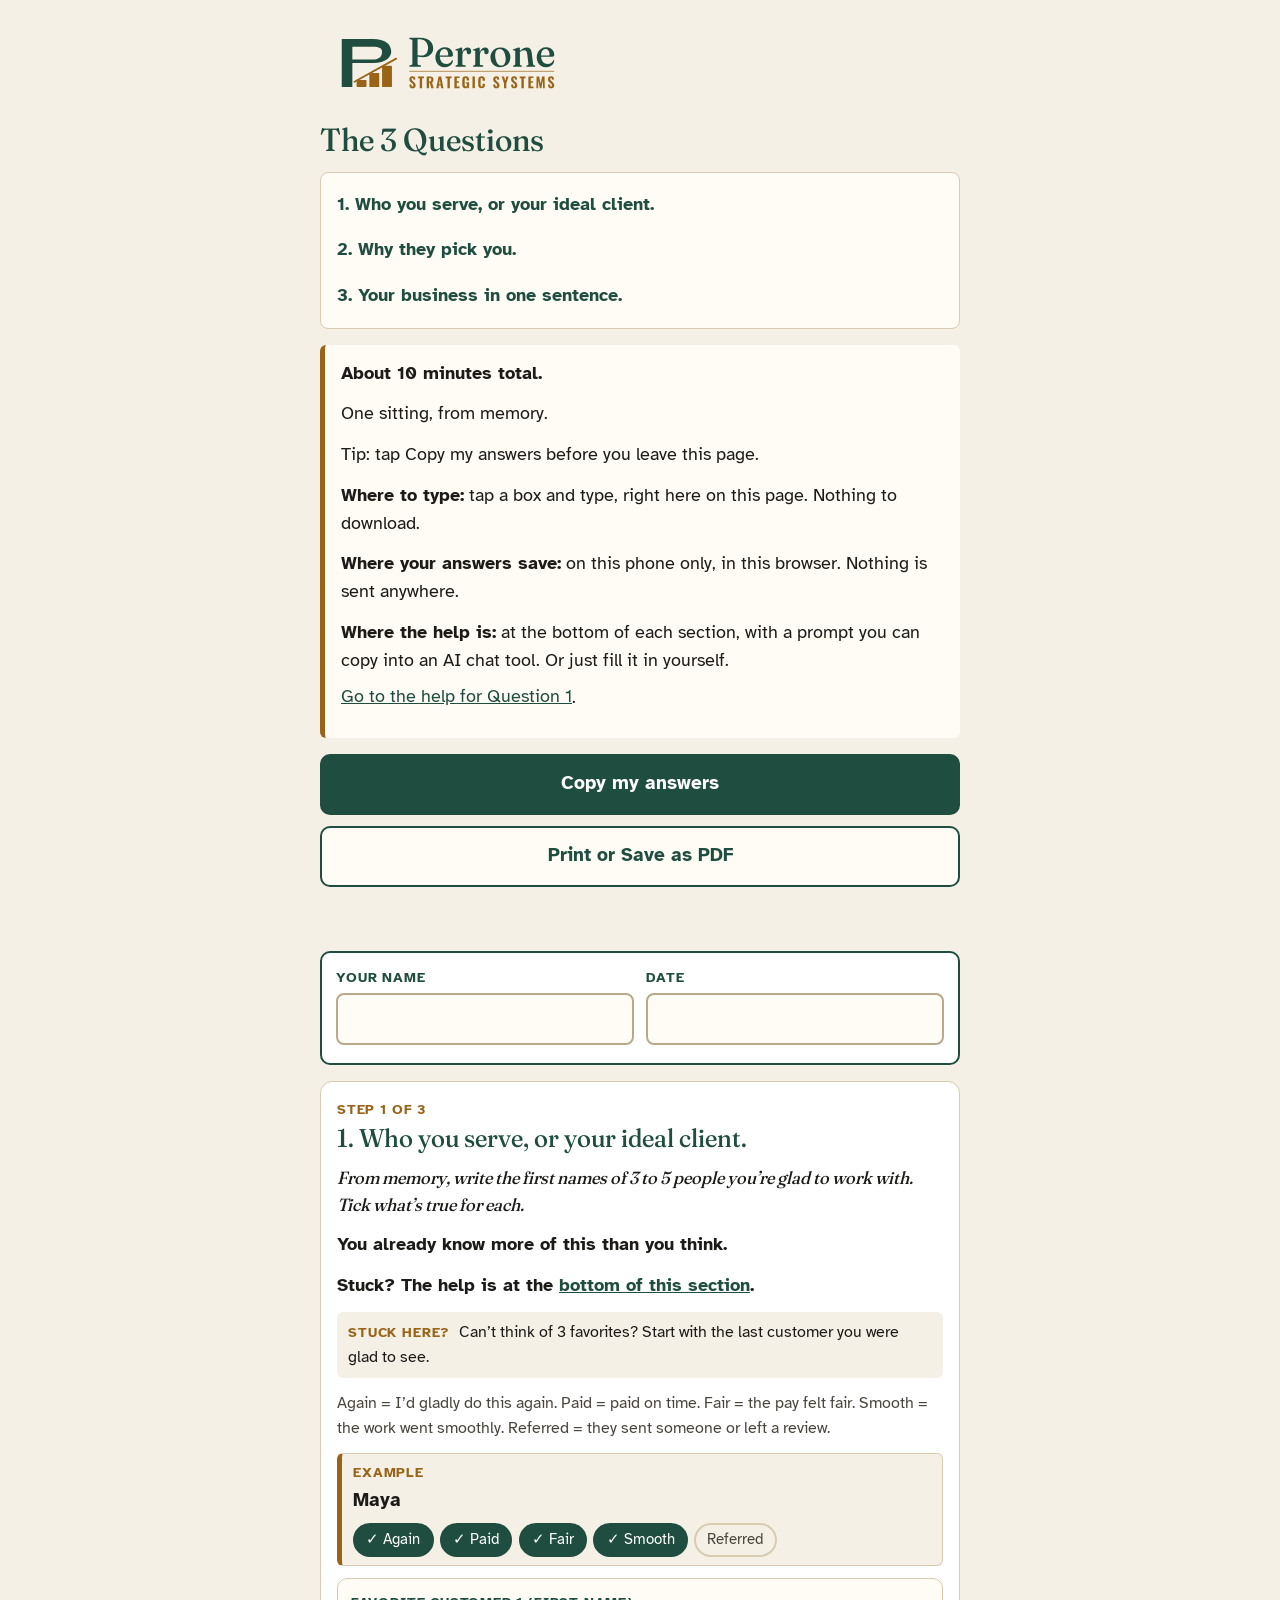
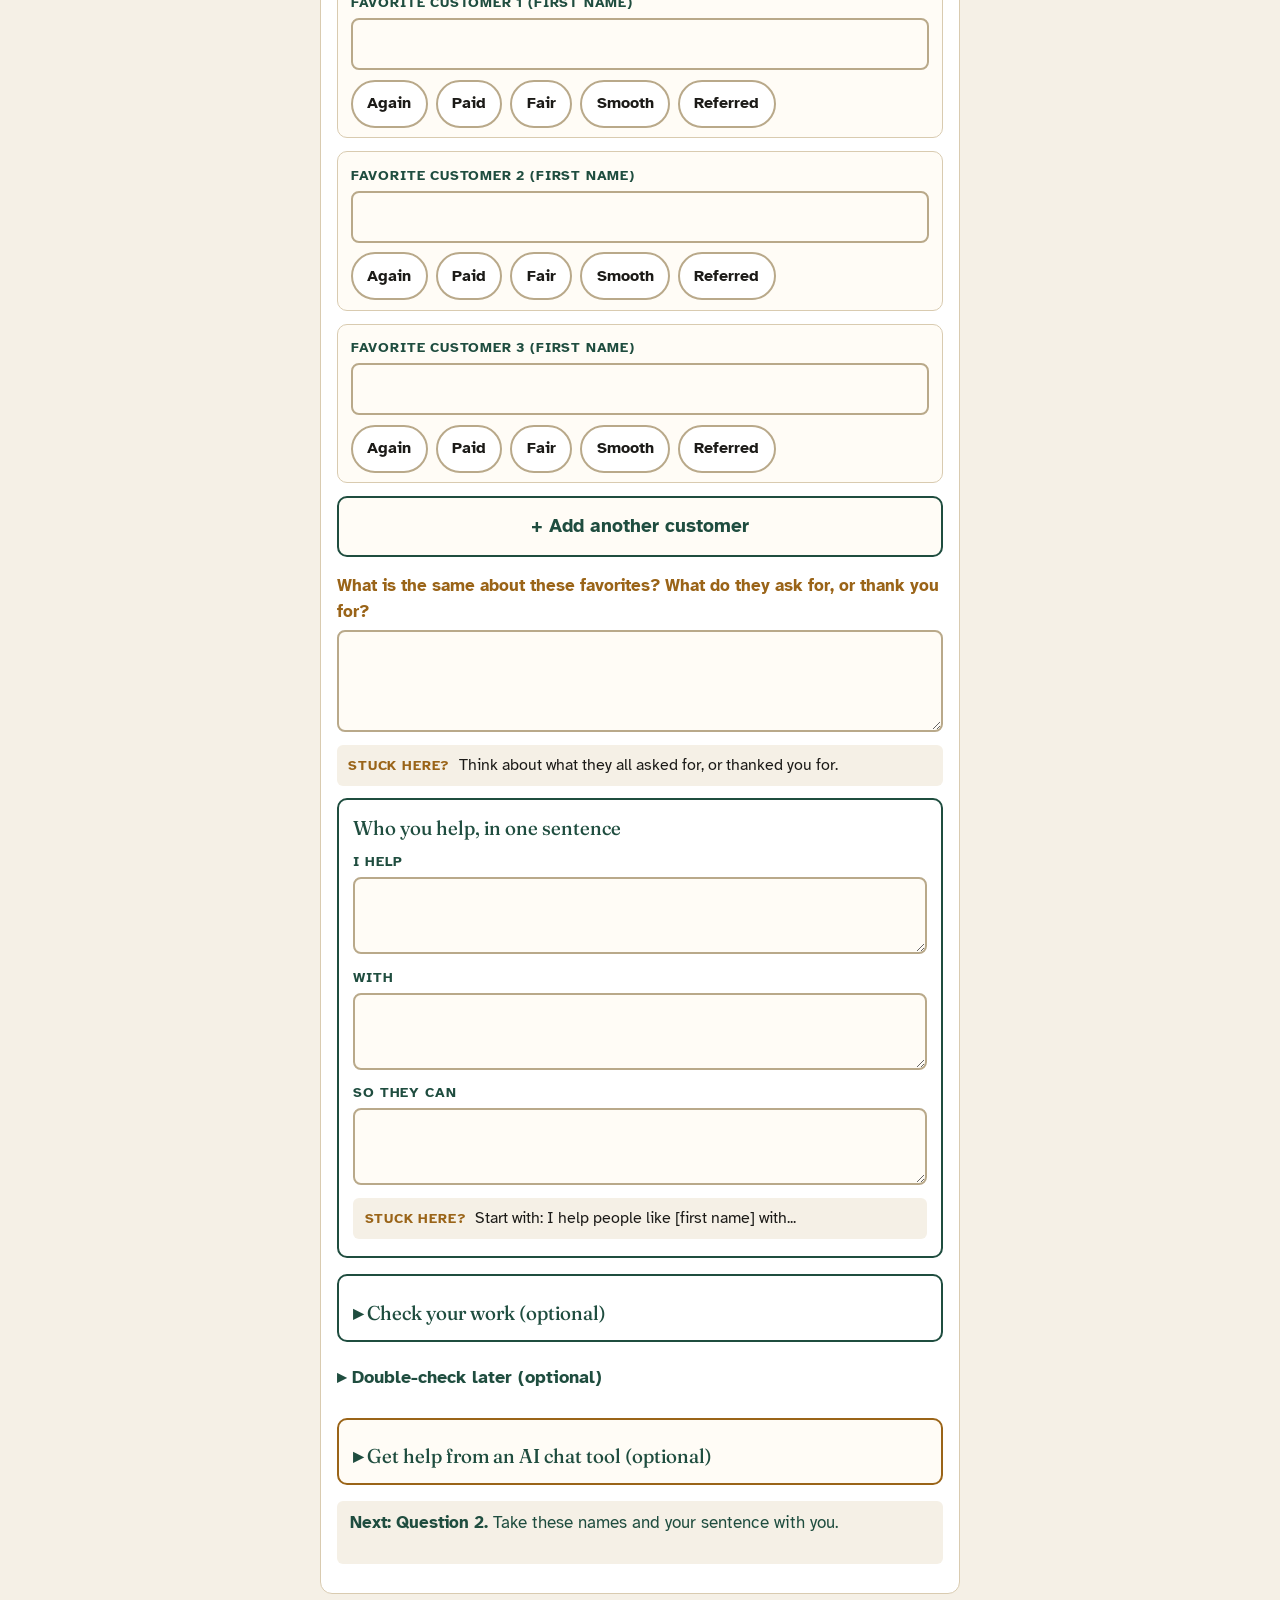
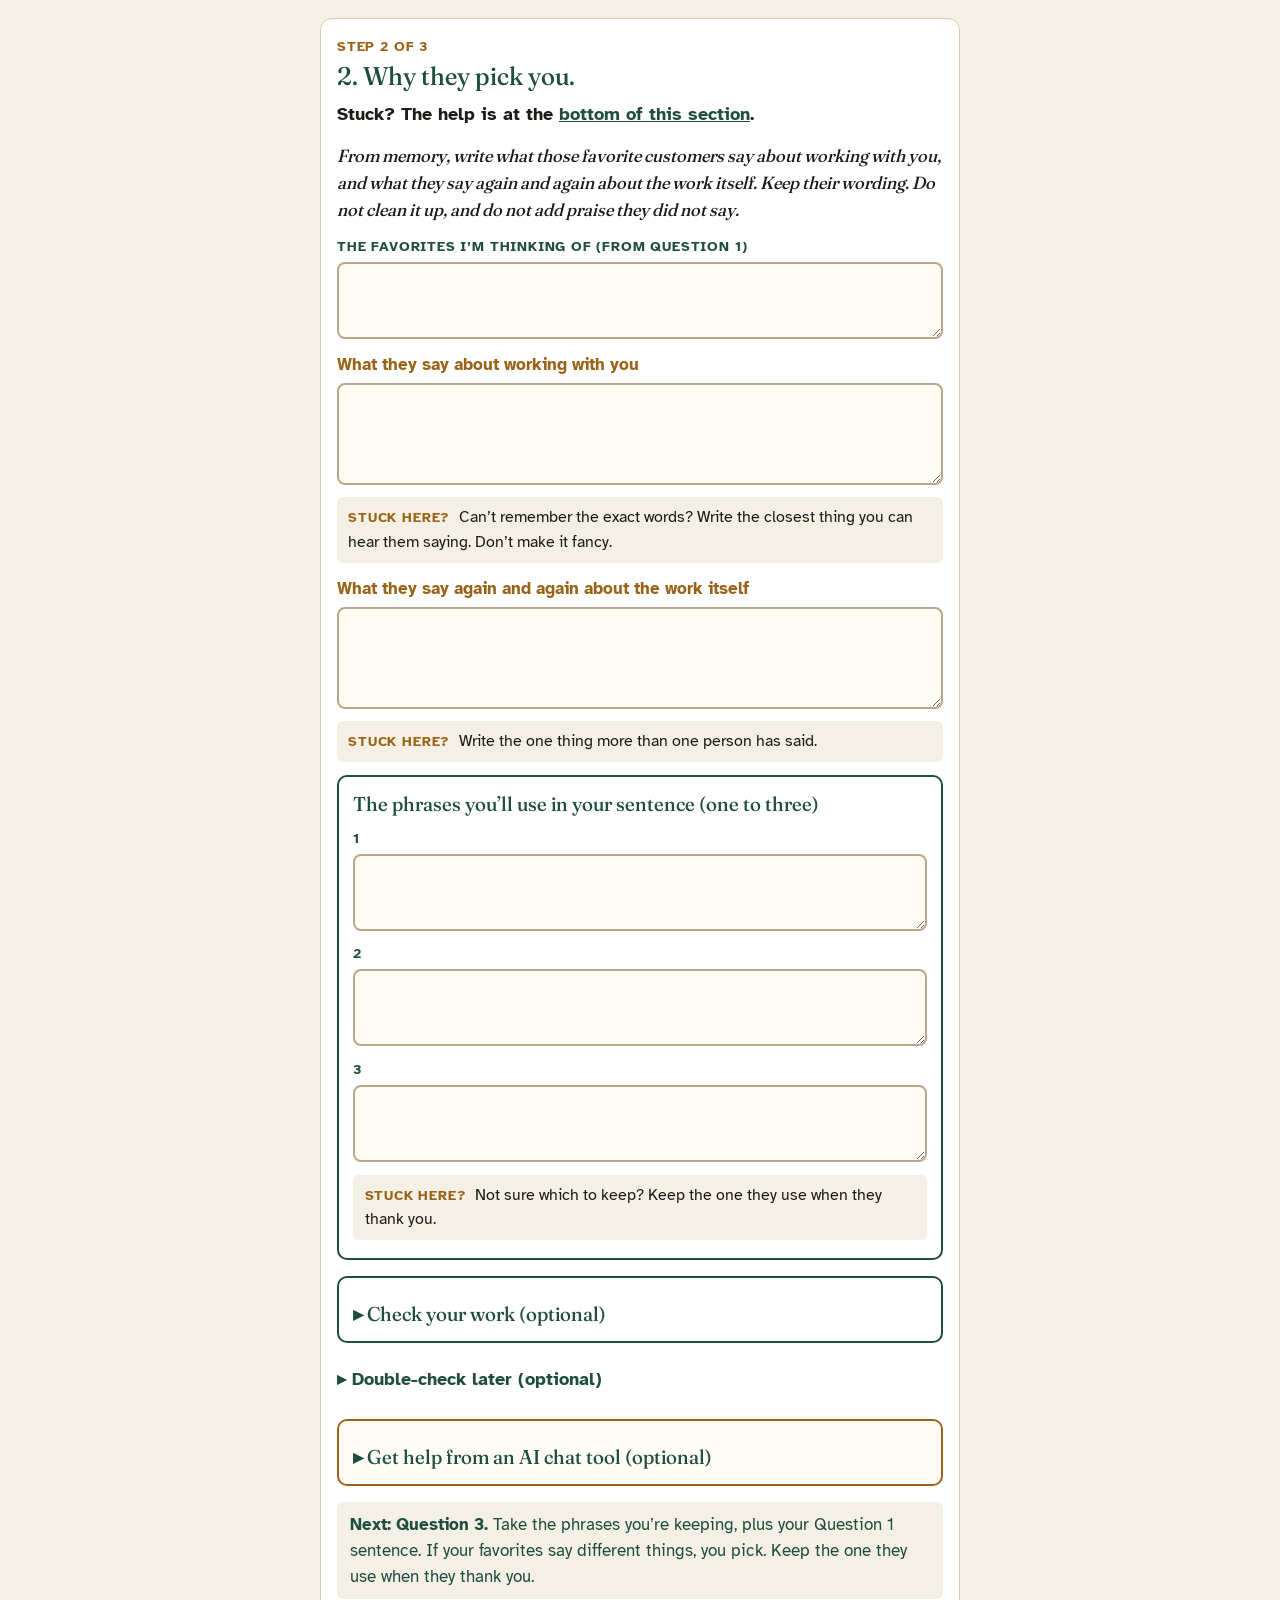
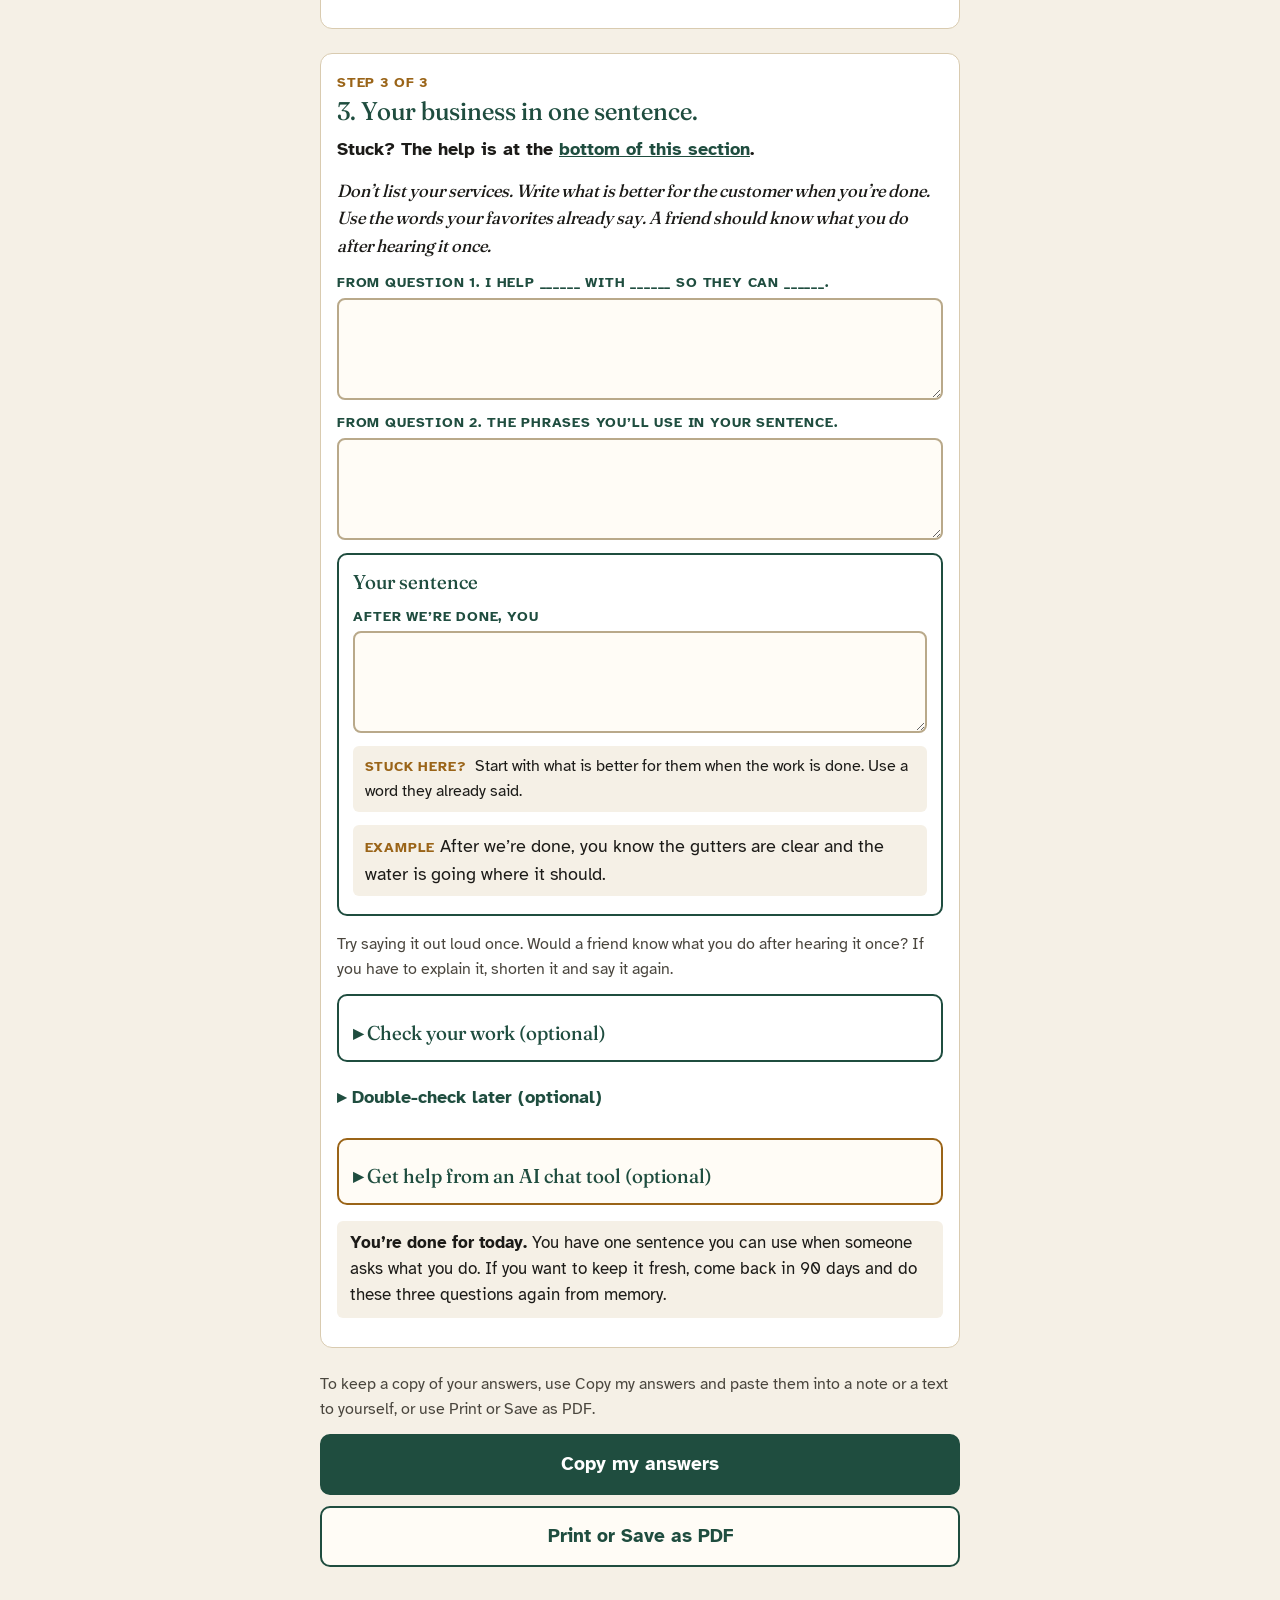
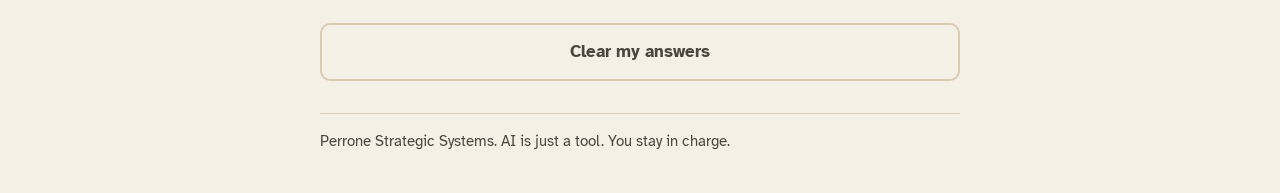
==== commit b489b103: "PSS Live page round 3: Question 1 one-line opener, 3 rows plus Add another customer (Mirror PASS)" ====
--- a/live/index.html
+++ b/live/index.html
@@ -46,11 +46,9 @@
   <section class="sys" id="s1" data-title="1. Who you serve, or your ideal client.">
     <p class="eyebrow">Step 1 of 3</p>
     <h2>1. Who you serve, or your ideal client.</h2>
+    <p class="intro">From memory, write the first names of 3 to 5 people you’re glad to work with. Tick what’s true for each.</p>
     <p class="lead">You already know more of this than you think.</p>
     <p class="lead">Stuck? The help is at the <a href="#help1">bottom of this section</a>.</p>
-    <p class="intro">From memory, name 3 to 5 people you’re glad to work with. Tick only the marks that are true for each person. Leave the rest blank. You do not need to dig through old records first.</p>
-
-    <p class="hint">Write first names only. A few is enough. The people with the most ticks are the ones to build your sentence around.</p>
     <p class="stuck"><span>Stuck here?</span> Can’t think of 3 favorites? Start with the last customer you were glad to see.</p>
 
     <p class="hint legend">Again = I’d gladly do this again. Paid = paid on time. Fair = the pay felt fair. Smooth = the work went smoothly. Referred = they sent someone or left a review.</p>
@@ -93,7 +91,7 @@
           <label class="mark"><input type="checkbox" data-key="q1-f-fav-3-ref" data-label="Referred" aria-label="Favorite customer 3: They sent someone or left a review"><span>Referred</span></label>
         </div>
       </div>
-      <div class="fav">
+      <div class="fav is-extra">
         <label class="fld"><span class="lbl">Favorite customer 4 (first name)</span><input type="text" data-key="q1-f-fav-4" data-label="Favorite customer 4" autocomplete="off"></label>
         <div class="marks">
           <label class="mark"><input type="checkbox" data-key="q1-f-fav-4-again" data-label="Again" aria-label="Favorite customer 4: I’d gladly do this again"><span>Again</span></label>
@@ -103,7 +101,7 @@
           <label class="mark"><input type="checkbox" data-key="q1-f-fav-4-ref" data-label="Referred" aria-label="Favorite customer 4: They sent someone or left a review"><span>Referred</span></label>
         </div>
       </div>
-      <div class="fav">
+      <div class="fav is-extra">
         <label class="fld"><span class="lbl">Favorite customer 5 (first name)</span><input type="text" data-key="q1-f-fav-5" data-label="Favorite customer 5" autocomplete="off"></label>
         <div class="marks">
           <label class="mark"><input type="checkbox" data-key="q1-f-fav-5-again" data-label="Again" aria-label="Favorite customer 5: I’d gladly do this again"><span>Again</span></label>
@@ -114,6 +112,8 @@
         </div>
       </div>
     </div>
+
+    <button type="button" class="btn btn-alt js-add-fav">+ Add another customer</button>
 
     <label class="fld"><span class="lbl q">What is the same about these favorites? What do they ask for, or thank you for?</span>
       <textarea rows="3" data-key="q1-f-alike" data-label="What is the same about these favorites? What do they ask for, or thank you for?"></textarea></label>
@@ -129,6 +129,8 @@
 
     <details class="box done">
       <summary>▸ Check your work (optional)</summary>
+      <p>You do not need to dig through old records first.</p>
+      <p class="hint">Write first names only. A few is enough. The people with the most ticks are the ones to build your sentence around.</p>
       <label class="chk"><input type="checkbox" data-key="q1-f-pass-1"><span>I named 3 to 5 real people from memory.</span></label>
       <label class="chk"><input type="checkbox" data-key="q1-f-pass-2"><span>The sentence is in plain words.</span></label>
       <label class="chk"><input type="checkbox" data-key="q1-f-pass-3"><span>The sentence matches the favorites I just named, not a kind of customer I’ve never actually worked with.</span></label>
--- a/live/live.css
+++ b/live/live.css
@@ -76,8 +76,15 @@
 details.fold-hint > summary { font-family: "Atkinson Hyperlegible", Arial, sans-serif; font-size: 1.125rem; }
 details > summary::-webkit-details-marker, details > summary::marker { display: none; content: none; }
 
+.fav.is-extra { display: none; }
+.fav.is-extra.is-shown { display: block; }
+.js-add-fav { margin: 0 0 1rem; }
+.js-add-fav[hidden] { display: none !important; }
+
 @media print {
   @page { margin: 14mm; }
+  .fav.is-extra { display: none; }
+  .fav.is-extra.has-data, .fav.is-extra.is-shown { display: block; }
   details { break-inside: avoid; }
   .help { display: block !important; }
   body { background: #fff; font-size: 11pt; }
